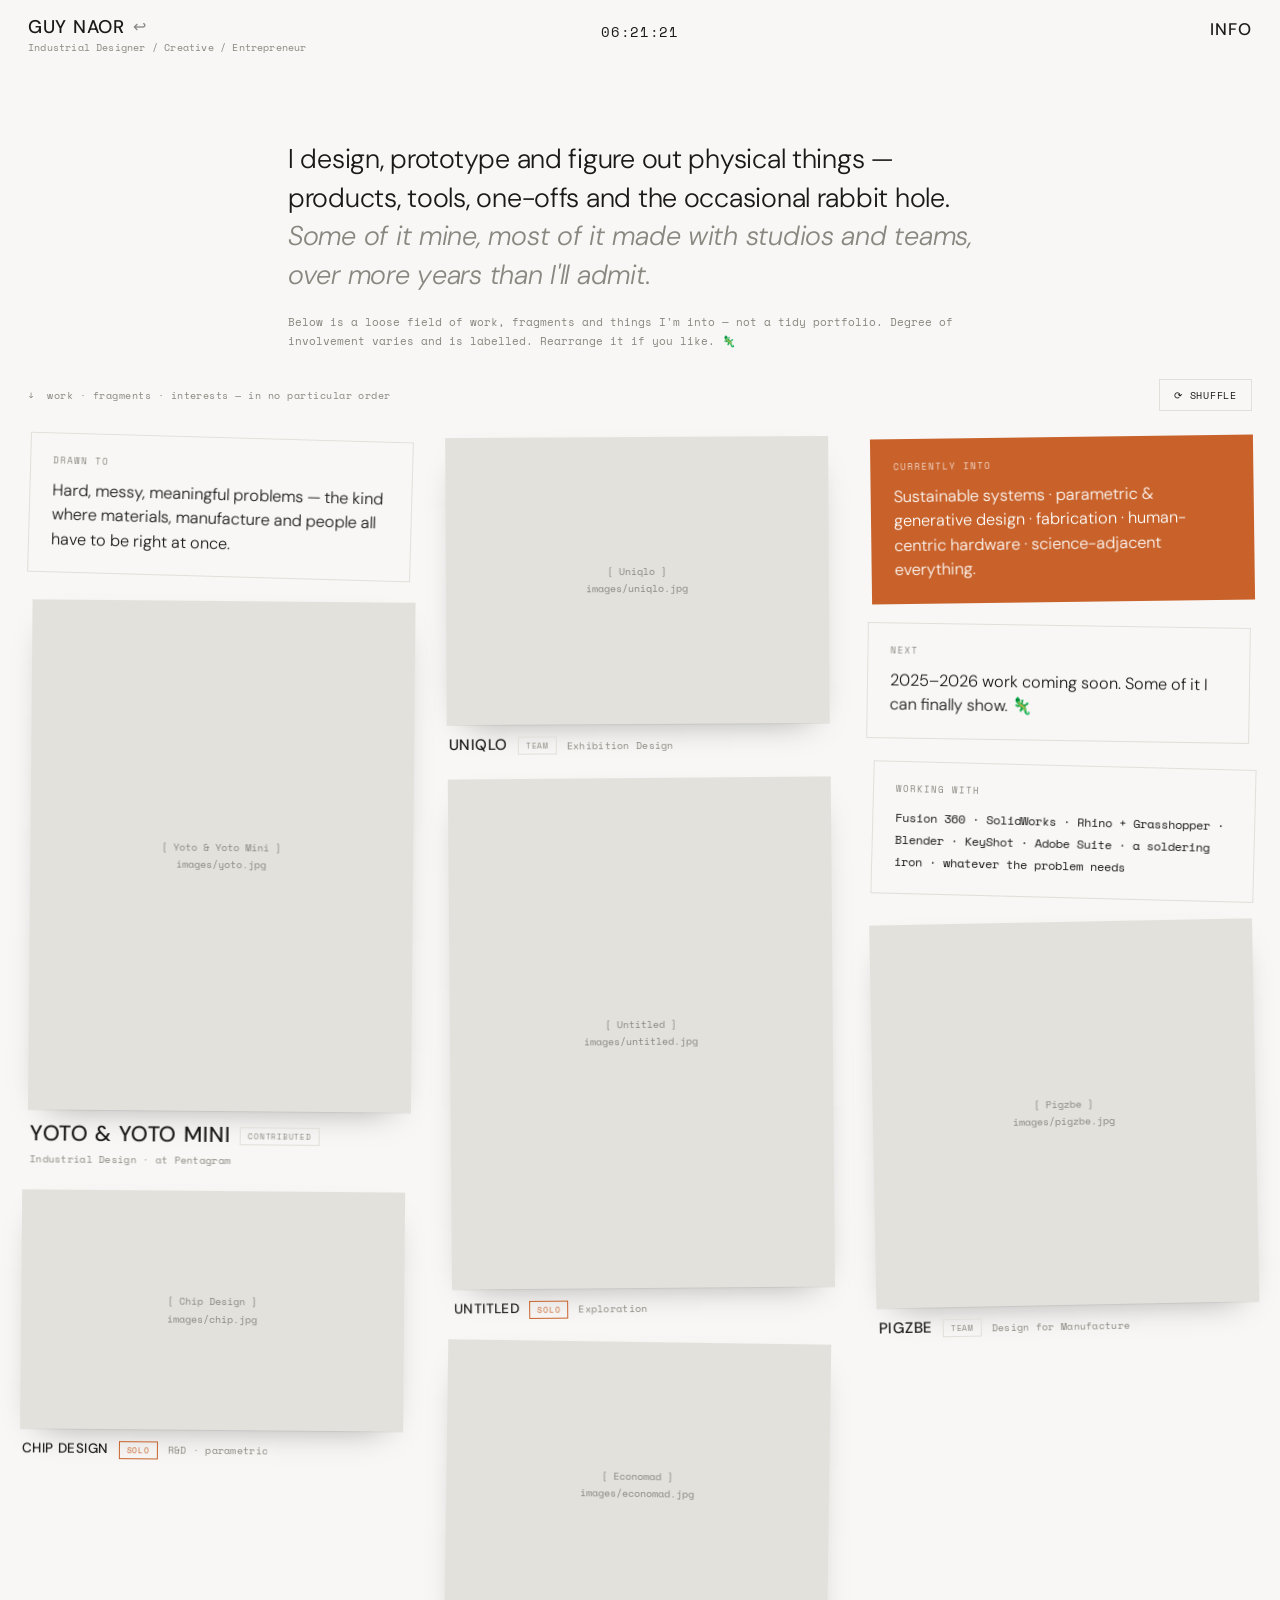
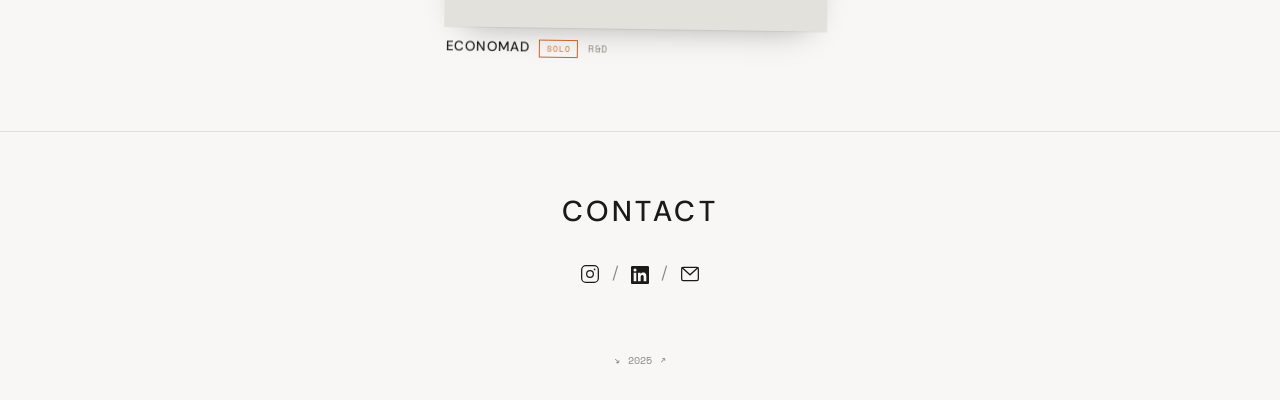
==== index.html @ 7f16a406 "raw-field: reframe homepage as a scattered field, not a grid Exploration branch. Replaces the equal-" ====
<!DOCTYPE html>
<html lang="en">
<head>
  <meta charset="UTF-8">
  <meta name="viewport" content="width=device-width, initial-scale=1.0">
  <title>Guy Naor — Industrial Designer / Creative / Entrepreneur</title>
  <meta name="description" content="Guy Naor — Industrial Designer, Creative and Entrepreneur based in London. A loose field of work, fragments and interests.">
  <meta property="og:title" content="Guy Naor — Industrial Designer / Creative / Entrepreneur">
  <meta property="og:description" content="Guy Naor — Industrial Designer, Creative and Entrepreneur based in London. A loose field of work, fragments and interests.">
  <meta property="og:type" content="website">
  <meta property="og:url" content="https://guynaor.site/">
  <link rel="icon" href="data:image/svg+xml,%3Csvg xmlns='http://www.w3.org/2000/svg' viewBox='0 0 64 64'%3E%3Crect width='64' height='64' fill='%23f8f7f5'/%3E%3Ctext x='32' y='44' font-family='monospace' font-size='36' text-anchor='middle' fill='%231a1a18'%3EG%3C/text%3E%3C/svg%3E">
  <link rel="preconnect" href="https://fonts.googleapis.com">
  <link rel="preconnect" href="https://fonts.gstatic.com" crossorigin>
  <link href="https://fonts.googleapis.com/css2?family=Space+Mono:ital,wght@0,400;0,700;1,400&family=DM+Sans:ital,opsz,wght@0,9..40,300;0,9..40,400;0,9..40,500;1,9..40,300&display=swap" rel="stylesheet">
  <link rel="stylesheet" href="style.css">
</head>
<body>

  <!-- HEADER -->
  <header class="site-header" id="site-header">
    <a class="header-name" href="index.html">
      <div class="name">GUY NAOR <span class="return-arrow">↩</span></div>
      <span class="tagline">Industrial Designer / Creative / Entrepreneur</span>
    </a>
    <span class="header-clock" id="live-clock">00:00:00</span>
    <a class="header-info" href="info.html">Info</a>
  </header>

  <div class="page">

    <!-- FRAMING: a sensibility, not a project list -->
    <div class="field-intro">
      <p class="lede">I design, prototype and figure out physical things — products, tools, one-offs and the occasional rabbit hole. <em>Some of it mine, most of it made with studios and teams, over more years than I'll admit.</em></p>
      <p class="sub">Below is a loose field of work, fragments and things I'm into — not a tidy portfolio. Degree of involvement varies and is labelled. Rearrange it if you like. 🦎</p>
    </div>

    <div class="field-bar">
      <span>↓ &nbsp;work · fragments · interests — in no particular order</span>
      <button id="shuffle" type="button">⟳ Shuffle</button>
    </div>

    <!-- THE FIELD
         Cards are masonry-packed, then JS gives each a small random rotation
         + horizontal jitter and shuffles their order (seeded, stable per load).
         EMPHASIS is authored, not random: --ar (taller = more prominent) and
         --title control weight per card. POSITION is the only thing randomised.
         Add data-img="images/x.jpg" onto a project frame to swap in a real photo.
         Involvement tags (CONTRIBUTED / TEAM / SOLO / …) are placeholders — set
         the honest ones. -->
    <div class="field" id="field">

      <!-- Big: shipped, credited, headline work -->
      <a class="card card-project" href="project-yoto.html" style="--ar:3/4; --title:1.35rem;">
        <span class="frame"><span class="ph">[ Yoto &amp; Yoto Mini ]<br>images/yoto.jpg</span></span>
        <span class="meta">
          <span class="t">Yoto &amp; Yoto Mini</span>
          <span class="tag">Contributed</span>
          <span class="m">Industrial Design · at Pentagram</span>
        </span>
      </a>

      <!-- A fragment, not a project — dilutes the "résumé" reading -->
      <div class="card card-note">
        <span class="k">Drawn to</span>
        <p>Hard, messy, meaningful problems — the kind where materials, manufacture and people all have to be right at once.</p>
      </div>

      <a class="card card-project" href="project-uniqlo.html" style="--ar:4/3;">
        <span class="frame"><span class="ph">[ Uniqlo ]<br>images/uniqlo.jpg</span></span>
        <span class="meta">
          <span class="t">Uniqlo</span>
          <span class="tag">Team</span>
          <span class="m">Exhibition Design</span>
        </span>
      </a>

      <a class="card card-project" href="project-pigzbe.html" style="--ar:1/1;">
        <span class="frame"><span class="ph">[ Pigzbe ]<br>images/pigzbe.jpg</span></span>
        <span class="meta">
          <span class="t">Pigzbe</span>
          <span class="tag">Team</span>
          <span class="m">Design for Manufacture</span>
        </span>
      </a>

      <!-- Interests as a card — "here's what I'm into" -->
      <div class="card card-note card-note--accent">
        <span class="k">Currently into</span>
        <p>Sustainable systems · parametric &amp; generative design · fabrication · human-centric hardware · science-adjacent everything.</p>
      </div>

      <a class="card card-project" href="project-chip.html" style="--ar:16/10; --title:0.85rem;">
        <span class="frame"><span class="ph">[ Chip Design ]<br>images/chip.jpg</span></span>
        <span class="meta">
          <span class="t">Chip Design</span>
          <span class="tag tag-solo">Solo</span>
          <span class="m">R&amp;D · parametric</span>
        </span>
      </a>

      <a class="card card-project" href="project-economad.html" style="--ar:4/3; --title:0.85rem;">
        <span class="frame"><span class="ph">[ Economad ]<br>images/economad.jpg</span></span>
        <span class="meta">
          <span class="t">Economad</span>
          <span class="tag tag-solo">Solo</span>
          <span class="m">R&amp;D</span>
        </span>
      </a>

      <!-- Tools fragment -->
      <div class="card card-note">
        <span class="k">Working with</span>
        <p class="mono-list">Fusion 360 · SolidWorks · Rhino + Grasshopper · Blender · KeyShot · Adobe Suite · a soldering iron · whatever the problem needs</p>
      </div>

      <a class="card card-project" href="project-untitled.html" style="--ar:3/4; --title:0.85rem;">
        <span class="frame"><span class="ph">[ Untitled ]<br>images/untitled.jpg</span></span>
        <span class="meta">
          <span class="t">Untitled</span>
          <span class="tag tag-solo">Solo</span>
          <span class="m">Exploration</span>
        </span>
      </a>

      <!-- Status fragment -->
      <div class="card card-note">
        <span class="k">Next</span>
        <p>2025–2026 work coming soon. Some of it I can finally show. 🦎</p>
      </div>

    </div>

    <section class="contact-section">
      <h2>Contact</h2>
      <div class="contact-links">
        <a href="https://instagram.com/" target="_blank" rel="noopener" aria-label="Instagram">
          <svg viewBox="0 0 24 24"><rect x="2" y="2" width="20" height="20" rx="5" ry="5"/><circle cx="12" cy="12" r="4"/><circle cx="17.5" cy="6.5" r="1" fill="currentColor" stroke="none"/></svg>
        </a>
        <span class="sep">/</span>
        <a href="https://linkedin.com/in/" target="_blank" rel="noopener" aria-label="LinkedIn">
          <svg class="li-icon" viewBox="0 0 24 24"><path d="M20.447 20.452h-3.554v-5.569c0-1.328-.027-3.037-1.852-3.037-1.853 0-2.136 1.445-2.136 2.939v5.667H9.351V9h3.414v1.561h.046c.477-.9 1.637-1.85 3.37-1.85 3.601 0 4.267 2.37 4.267 5.455v6.286zM5.337 7.433a2.062 2.062 0 01-2.063-2.065 2.064 2.064 0 112.063 2.065zm1.782 13.019H3.555V9h3.564v11.452zM22.225 0H1.771C.792 0 0 .774 0 1.729v20.542C0 23.227.792 24 1.771 24h20.451C23.2 24 24 23.227 24 22.271V1.729C24 .774 23.2 0 22.222 0h.003z"/></svg>
        </a>
        <span class="sep">/</span>
        <a href="mailto:hello@guynaor.site" aria-label="Email">
          <svg viewBox="0 0 24 24"><rect x="2" y="4" width="20" height="16" rx="2"/><polyline points="2,4 12,13 22,4"/></svg>
        </a>
      </div>
    </section>

    <footer class="site-footer"><span>↘</span><span>2025</span><span>↗</span></footer>
  </div>

  <script src="script.js"></script>
</body>
</html>
---- style.css ----
:root {
  --bg: #f8f7f5;
  --text: #1a1a18;
  --muted: #888880;
  --accent: #c8622a;
  --border: #e0dfd9;
  --thumb-bg: #e2e1dc;
  --mono: 'Space Mono', monospace;
  --sans: 'DM Sans', sans-serif;
  --header-h: 72px;
}

*, *::before, *::after { box-sizing: border-box; margin: 0; padding: 0; }
html { font-size: 16px; -webkit-font-smoothing: antialiased; }
body { background: var(--bg); color: var(--text); font-family: var(--sans); font-weight: 300; min-height: 100vh; }
a { color: inherit; text-decoration: none; }
img { display: block; width: 100%; height: 100%; object-fit: cover; }

/* ── HEADER ── */
.site-header {
  position: fixed; top: 0; left: 0; right: 0;
  height: var(--header-h);
  display: flex; align-items: flex-start; justify-content: space-between;
  padding: 18px 28px 0;
  background: var(--bg); z-index: 100;
  border-bottom: 1px solid transparent;
  transition: border-color 0.3s;
}
.site-header.scrolled { border-color: var(--border); }

.header-name { display: flex; flex-direction: column; gap: 4px; cursor: pointer; }
.header-name .name {
  font-family: var(--sans); font-size: 1.15rem; font-weight: 500;
  letter-spacing: 0.04em; text-transform: uppercase;
  display: flex; align-items: center; gap: 8px; line-height: 1;
}
.header-name .name .return-arrow { font-size: 1rem; opacity: 0.5; transition: opacity 0.2s, transform 0.2s; }
.header-name .name:hover .return-arrow { opacity: 1; transform: translateX(-3px); }
.header-name .tagline { font-family: var(--mono); font-size: 0.6rem; color: var(--muted); letter-spacing: 0.02em; }

.header-clock {
  font-family: var(--mono); font-size: 0.85rem; letter-spacing: 0.05em;
  position: absolute; left: 50%; transform: translateX(-50%); top: 22px;
}

.header-info {
  font-family: var(--sans); font-size: 1.05rem; font-weight: 500;
  letter-spacing: 0.06em; text-transform: uppercase;
  cursor: pointer; transition: opacity 0.2s;
}
.header-info:hover { opacity: 0.4; }

/* ── PAGE ── */
.page { padding-top: calc(var(--header-h) + 24px); animation: fadeUp 0.35s ease both; }
@keyframes fadeUp { from { opacity: 0; transform: translateY(10px); } to { opacity: 1; transform: translateY(0); } }

/* ── SECTION INTRO ── */
.section-intro { text-align: center; padding: 48px 28px 40px; }
.section-intro h2 { font-family: var(--sans); font-size: 1rem; font-weight: 500; letter-spacing: 0.14em; text-transform: uppercase; margin-bottom: 14px; }
.section-intro p { font-family: var(--mono); font-size: 0.72rem; color: var(--muted); line-height: 1.7; max-width: 560px; margin: 0 auto 10px; }
.section-intro .coming-soon { font-style: italic; margin-top: 8px; }

/* ── PROJECT GRID ── */
.project-grid { display: grid; grid-template-columns: 1fr 1fr; gap: 0; padding: 0 0 80px; }
.project-item { position: relative; cursor: pointer; overflow: hidden; display: block; }
.project-item .thumb { aspect-ratio: 4/3; overflow: hidden; background: #e2e1dc; display: flex; align-items: center; justify-content: center; }
.project-item .thumb img { transition: transform 0.6s cubic-bezier(0.25,0.46,0.45,0.94); width: 100%; height: 100%; object-fit: cover; }
.project-item:hover .thumb img { transform: scale(1.03); }
.project-item .thumb .placeholder { font-family: var(--mono); font-size: 0.6rem; color: var(--muted); text-align: center; padding: 20px; }
.project-item .caption { font-family: var(--mono); font-size: 0.65rem; letter-spacing: 0.04em; text-align: center; padding: 14px 20px 28px; }

/* ── CONTACT SECTION ── */
.contact-section { text-align: center; padding: 60px 28px 48px; border-top: 1px solid var(--border); }
.contact-section h2 { font-family: var(--sans); font-size: 1.8rem; font-weight: 500; letter-spacing: 0.12em; text-transform: uppercase; margin-bottom: 28px; }
.contact-links { display: flex; align-items: center; justify-content: center; font-size: 1.1rem; }
.contact-links a { transition: opacity 0.2s; padding: 4px 2px; }
.contact-links a:hover { opacity: 0.4; }
.contact-links .sep { color: var(--muted); padding: 0 10px; }
.contact-links svg { width: 20px; height: 20px; stroke: var(--text); fill: none; stroke-width: 1.5; vertical-align: middle; }
.contact-links .li-icon { width: 18px; height: 18px; fill: var(--text); stroke: none; vertical-align: middle; }

/* ── FOOTER ── */
.site-footer { text-align: center; padding: 16px 28px 32px; font-family: var(--mono); font-size: 0.65rem; color: var(--muted); display: flex; align-items: center; justify-content: center; gap: 8px; }

/* ── INFO PAGE ── */
.info-content { max-width: 1100px; margin: 0 auto; padding: 60px 28px 0; }
.info-bio { display: grid; grid-template-columns: 1fr 280px; gap: 48px; align-items: start; margin-bottom: 60px; }
.info-bio .bio-text p { font-size: 0.95rem; line-height: 1.75; font-weight: 300; margin-bottom: 20px; max-width: 680px; }
.info-bio .bio-photo { aspect-ratio: 3/4; overflow: hidden; background: #d0cfc9; filter: grayscale(100%); display: flex; align-items: center; justify-content: center; }
.info-bio .bio-photo img { width: 100%; height: 100%; object-fit: cover; object-position: top center; }
.info-bio .bio-photo .photo-placeholder { font-family: var(--mono); font-size: 0.6rem; color: var(--muted); text-align: center; padding: 20px; }

.info-table { border-top: 1px solid var(--border); margin-bottom: 72px; }
.info-table-row { display: grid; grid-template-columns: 140px 1fr; gap: 24px; padding: 20px 0; border-bottom: 1px solid var(--border); align-items: start; }
.info-table-row .label { font-weight: 500; font-size: 0.88rem; }
.info-table-row .value { font-family: var(--mono); font-size: 0.68rem; color: var(--muted); line-height: 1.7; }

/* ── PROJECT DETAIL ── */
.project-detail { max-width: 1100px; margin: 0 auto; padding: 48px 28px 80px; }
.project-header { text-align: center; margin-bottom: 48px; }
.project-header h1 { font-family: var(--sans); font-size: 1.4rem; font-weight: 500; letter-spacing: 0.1em; text-transform: uppercase; margin-bottom: 10px; }
.project-header .subtitle { font-family: var(--mono); font-size: 0.7rem; color: var(--muted); letter-spacing: 0.04em; }
.project-hero { max-width: 760px; margin: 0 auto 40px; aspect-ratio: 4/3; overflow: hidden; background: #e2e1dc; display: flex; align-items: center; justify-content: center; }
.project-hero img { width: 100%; height: 100%; object-fit: cover; }
.project-hero .hero-placeholder { font-family: var(--mono); font-size: 0.65rem; color: var(--muted); }
.project-meta { text-align: center; margin-bottom: 36px; }
.project-meta .studio { font-family: var(--mono); font-size: 0.7rem; color: var(--muted); margin-bottom: 16px; }
.project-meta .studio strong { font-family: var(--sans); font-weight: 500; color: var(--text); font-size: 0.85rem; }
.project-meta .lead { font-size: 1.05rem; font-style: italic; font-weight: 300; max-width: 600px; margin: 0 auto 12px; line-height: 1.6; }
.project-meta .case-link { font-family: var(--mono); font-size: 0.7rem; color: var(--accent); letter-spacing: 0.04em; transition: opacity 0.2s; }
.project-meta .case-link:hover { opacity: 0.6; }
.project-body { display: grid; grid-template-columns: 1fr 1fr; gap: 48px 56px; margin-top: 40px; }
.project-body .text-col p { font-size: 0.9rem; line-height: 1.8; font-weight: 300; margin-bottom: 18px; }
.project-body .img-col { display: flex; flex-direction: column; gap: 24px; }
.project-body .img-col .img-wrap { overflow: hidden; background: #e2e1dc; aspect-ratio: 4/3; display: flex; align-items: center; justify-content: center; }
.project-body .img-col .img-wrap img { width: 100%; height: 100%; object-fit: cover; }
.project-body .img-col .img-wrap .img-placeholder { font-family: var(--mono); font-size: 0.6rem; color: var(--muted); }

/* ── FULL-WIDTH PROJECT IMAGES ── */
.project-full-img { margin: 48px auto 0; }
.project-full-img .img-wrap { overflow: hidden; background: #e2e1dc; display: flex; align-items: center; justify-content: center; min-height: 200px; }
.project-full-img img { width: 100%; height: auto; }
.project-full-img .img-caption { font-family: var(--mono); font-size: 0.62rem; color: var(--muted); text-align: center; padding-top: 12px; letter-spacing: 0.04em; }

.back-link { display: inline-flex; align-items: center; gap: 8px; font-family: var(--mono); font-size: 0.65rem; color: var(--muted); margin-bottom: 48px; cursor: pointer; transition: color 0.2s; }
.back-link:hover { color: var(--text); }

/* ── 404 ── */
.notfound { text-align: center; padding: 120px 28px 80px; }
.notfound h1 { font-family: var(--sans); font-size: 1.4rem; font-weight: 500; letter-spacing: 0.1em; text-transform: uppercase; margin-bottom: 14px; }
.notfound p { font-family: var(--mono); font-size: 0.72rem; color: var(--muted); line-height: 1.7; margin-bottom: 28px; }
.notfound a { font-family: var(--mono); font-size: 0.7rem; color: var(--accent); letter-spacing: 0.04em; }
.notfound a:hover { opacity: 0.6; }

/* ── RAW FIELD (homepage exploration) ── */
.field-intro { max-width: 760px; margin: 0 auto; padding: 44px 28px 8px; }
.field-intro .lede { font-family: var(--sans); font-weight: 300; font-size: clamp(1.15rem, 2.7vw, 1.7rem); line-height: 1.42; letter-spacing: -0.01em; }
.field-intro .lede em { font-style: italic; color: var(--muted); }
.field-intro .sub { font-family: var(--mono); font-size: 0.68rem; color: var(--muted); margin-top: 18px; line-height: 1.75; }

.field-bar { display: flex; justify-content: space-between; align-items: center; gap: 16px; max-width: 1300px; margin: 0 auto; padding: 20px 28px 26px; font-family: var(--mono); font-size: 0.6rem; color: var(--muted); letter-spacing: 0.05em; }
.field-bar button { font-family: var(--mono); font-size: 0.6rem; letter-spacing: 0.08em; text-transform: uppercase; color: var(--text); background: none; border: 1px solid var(--border); padding: 8px 14px; cursor: pointer; transition: background 0.2s, color 0.2s; white-space: nowrap; }
.field-bar button:hover { background: var(--text); color: var(--bg); }

/* masonry via CSS columns — all columns equal width; weight comes from
   card height (--ar) + title size, not width. Position is the random part. */
.field { max-width: 1300px; margin: 0 auto; padding: 0 20px 72px; column-count: 3; column-gap: 22px; }
@media (max-width: 1000px) { .field { column-count: 2; } }
@media (max-width: 620px)  { .field { column-count: 1; max-width: 460px; } }

.card {
  break-inside: avoid; margin: 0 8px 24px; display: block;
  transform: rotate(var(--rot, 0deg)) translateX(var(--jx, 0px));
  transition: transform 0.4s cubic-bezier(0.2,0.7,0.3,1), box-shadow 0.3s;
  will-change: transform;
}
.card:hover { transform: rotate(0deg) translateX(0) scale(1.02); position: relative; z-index: 5; }

.card-project .frame {
  display: block; overflow: hidden; background: var(--thumb-bg);
  box-shadow: 0 1px 0 rgba(0,0,0,0.05), 0 14px 34px -20px rgba(0,0,0,0.4);
}
.card-project .frame img { width: 100%; height: 100%; object-fit: cover; display: block; }
.card-project .ph {
  aspect-ratio: var(--ar, 4/3); display: flex; align-items: center; justify-content: center;
  font-family: var(--mono); font-size: 0.6rem; color: var(--muted); text-align: center; padding: 20px; line-height: 1.8;
}
.card-project .meta { display: flex; flex-wrap: wrap; gap: 5px 10px; align-items: baseline; padding: 12px 2px 0; }
.card-project .meta .t { font-family: var(--sans); font-weight: 500; text-transform: uppercase; letter-spacing: 0.03em; font-size: var(--title, 0.95rem); line-height: 1.15; }
.card-project .meta .m { font-family: var(--mono); font-size: 0.6rem; color: var(--muted); letter-spacing: 0.03em; }

.tag { font-family: var(--mono); font-size: 0.53rem; letter-spacing: 0.09em; text-transform: uppercase; border: 1px solid var(--border); padding: 2px 7px; color: var(--muted); align-self: center; }
.tag-solo { color: var(--accent); border-color: var(--accent); }

.card-note { border: 1px solid var(--border); padding: 20px 22px; background: var(--bg); }
.card-note .k { font-family: var(--mono); font-size: 0.56rem; color: var(--muted); letter-spacing: 0.11em; text-transform: uppercase; display: block; margin-bottom: 12px; }
.card-note p { font-family: var(--sans); font-weight: 300; font-size: 1.02rem; line-height: 1.5; }
.card-note p.mono-list { font-family: var(--mono); font-size: 0.72rem; line-height: 1.9; color: var(--text); }
.card-note--accent { background: var(--accent); border-color: var(--accent); }
.card-note--accent .k { color: rgba(255,255,255,0.75); }
.card-note--accent p { color: #fff; }

@media (prefers-reduced-motion: reduce) {
  .card { transform: none !important; transition: none; }
  .card:hover { transform: scale(1.01) !important; }
}

/* ── DARK MODE ── */
@media (prefers-color-scheme: dark) {
  :root {
    --bg: #161514;
    --text: #e8e6e1;
    --muted: #8a887f;
    --border: #2c2b27;
    --thumb-bg: #232220;
  }
  .card-project .frame { box-shadow: 0 1px 0 rgba(0,0,0,0.3), 0 16px 40px -20px rgba(0,0,0,0.7); }
}

/* ── RESPONSIVE ── */
@media (max-width: 768px) {
  .project-grid { grid-template-columns: 1fr; }
  .info-bio { grid-template-columns: 1fr; }
  .project-body { grid-template-columns: 1fr; }
  .header-clock { display: none; }
}
/* on a phone, chaos can't survive one column — drop rotation/jitter, stay honest */
@media (max-width: 620px) {
  .card { transform: none !important; margin: 0 0 22px; }
  .field-bar { font-size: 0.55rem; }
}
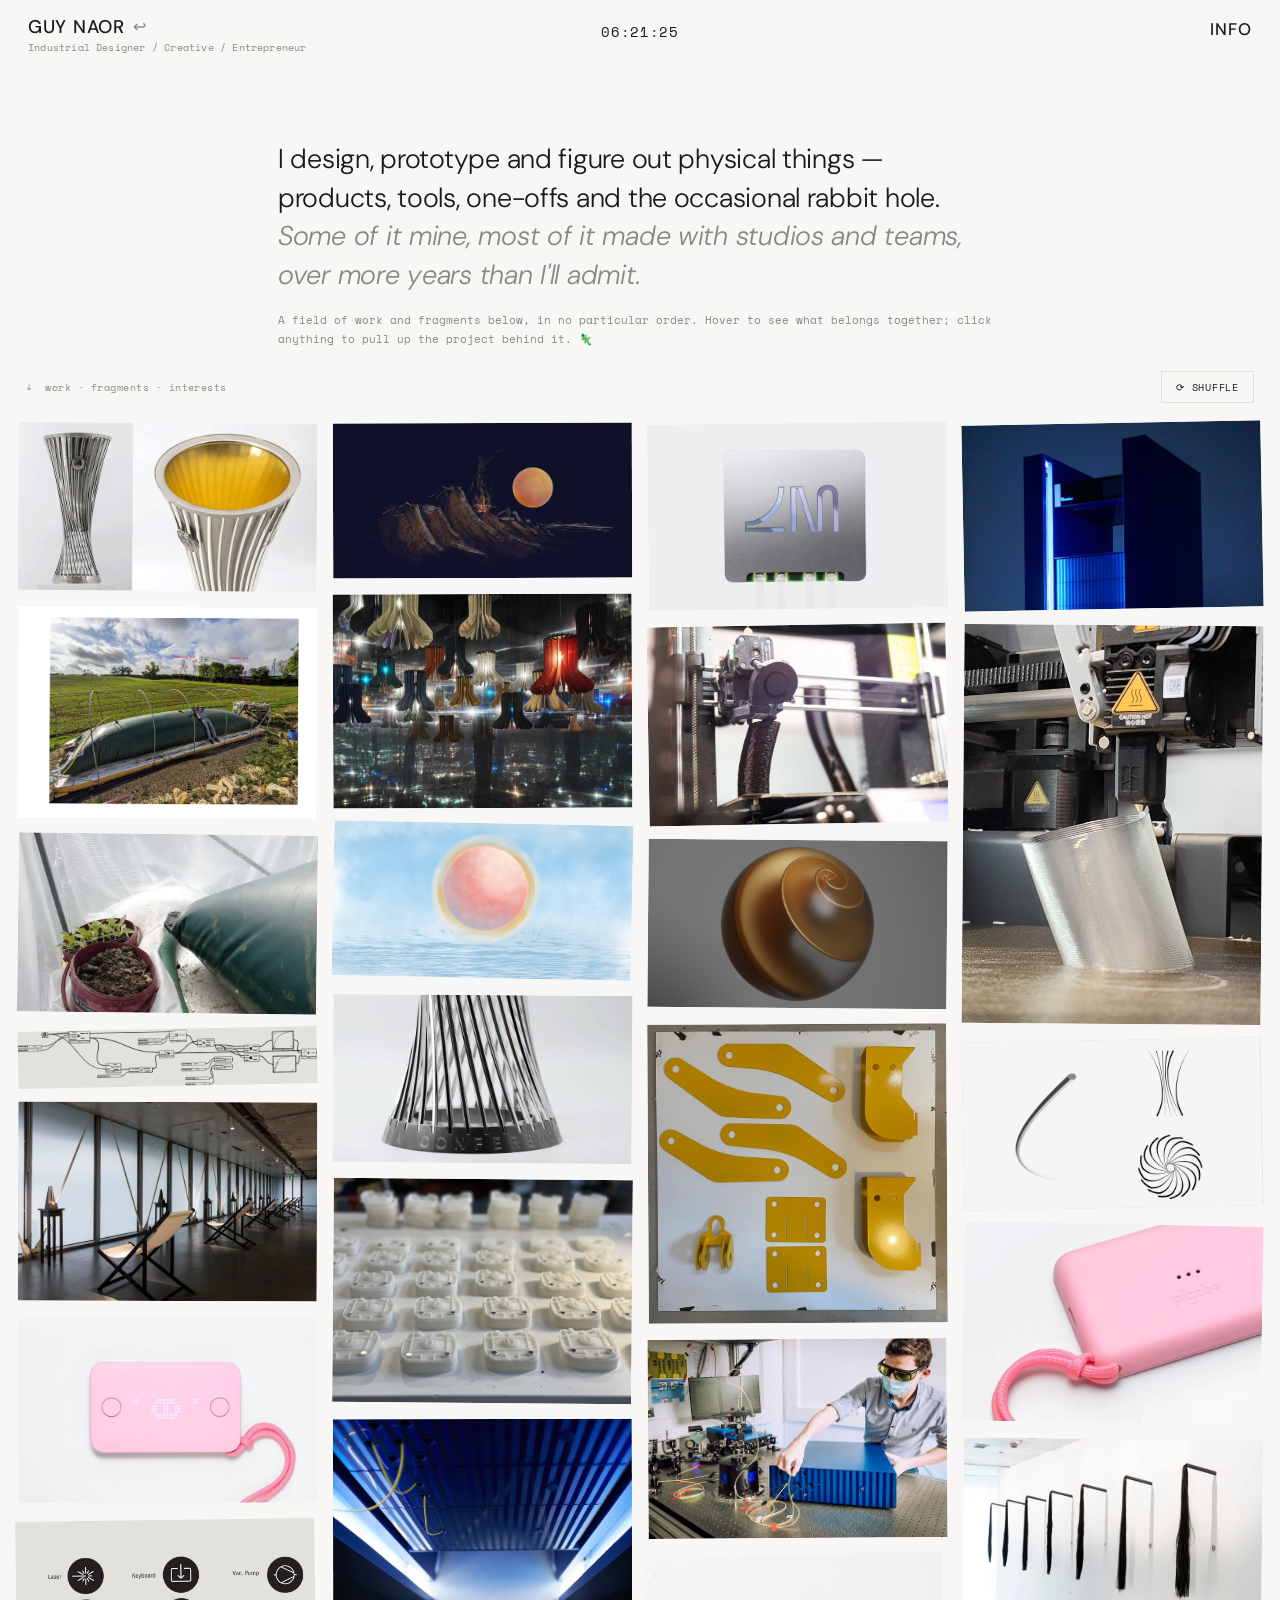
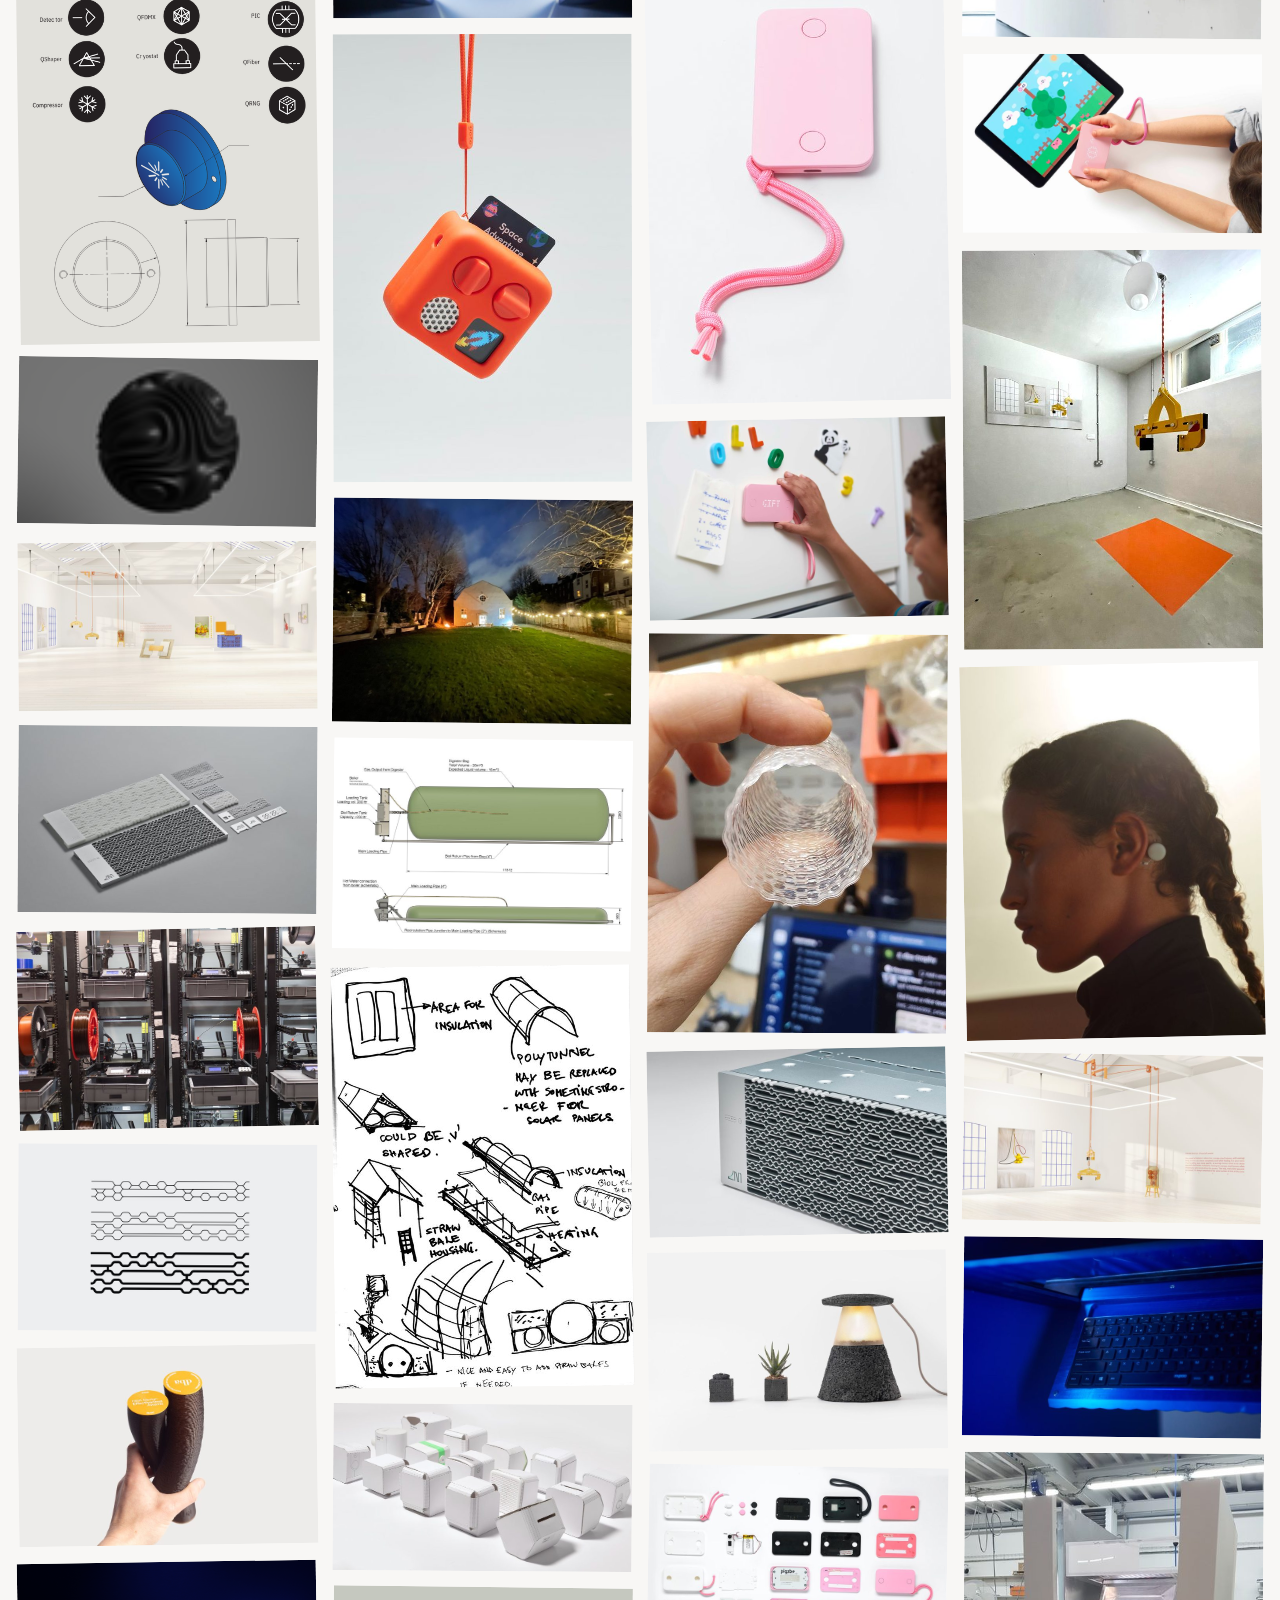
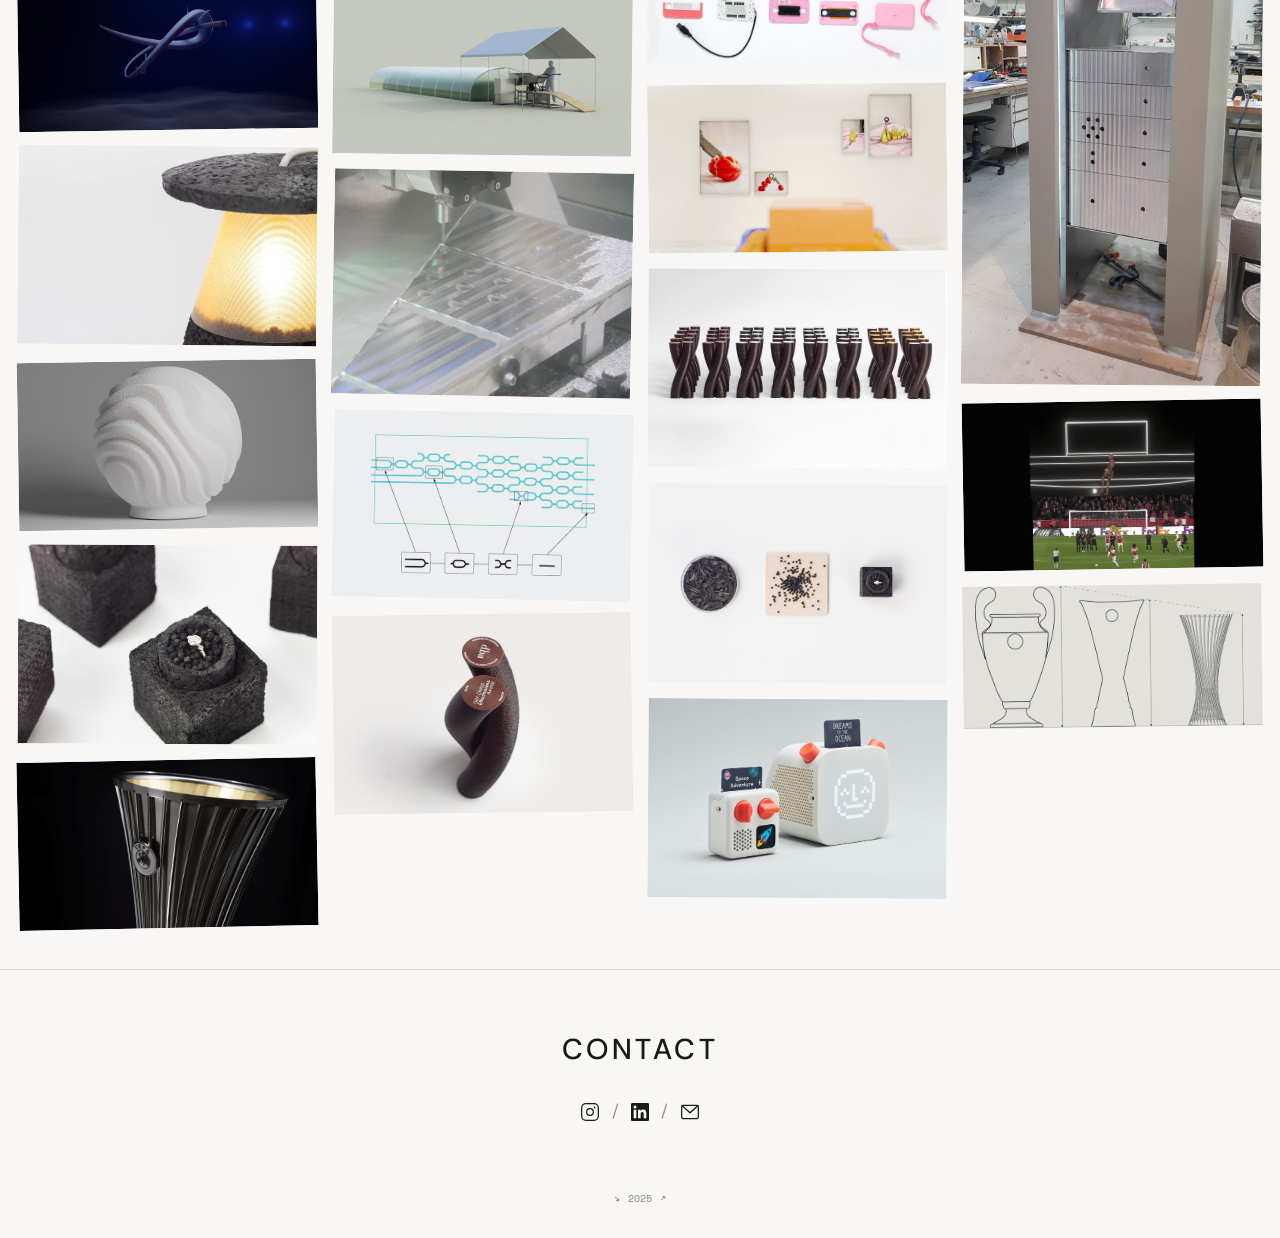
==== commit 7107eb05: "scatter-collect: image-scatter homepage with click-to-collect viewer Replaces the project grid with " ====
--- a/index.html
+++ b/index.html
@@ -4,9 +4,9 @@
   <meta charset="UTF-8">
   <meta name="viewport" content="width=device-width, initial-scale=1.0">
   <title>Guy Naor — Industrial Designer / Creative / Entrepreneur</title>
-  <meta name="description" content="Guy Naor — Industrial Designer, Creative and Entrepreneur based in London. A loose field of work, fragments and interests.">
+  <meta name="description" content="Guy Naor — Industrial Designer, Creative and Entrepreneur based in London. A field of work, fragments and things I'm into.">
   <meta property="og:title" content="Guy Naor — Industrial Designer / Creative / Entrepreneur">
-  <meta property="og:description" content="Guy Naor — Industrial Designer, Creative and Entrepreneur based in London. A loose field of work, fragments and interests.">
+  <meta property="og:description" content="Guy Naor — Industrial Designer, Creative and Entrepreneur based in London. A field of work, fragments and things I'm into.">
   <meta property="og:type" content="website">
   <meta property="og:url" content="https://guynaor.site/">
   <link rel="icon" href="data:image/svg+xml,%3Csvg xmlns='http://www.w3.org/2000/svg' viewBox='0 0 64 64'%3E%3Crect width='64' height='64' fill='%23f8f7f5'/%3E%3Ctext x='32' y='44' font-family='monospace' font-size='36' text-anchor='middle' fill='%231a1a18'%3EG%3C/text%3E%3C/svg%3E">
@@ -29,107 +29,21 @@
 
   <div class="page">
 
-    <!-- FRAMING: a sensibility, not a project list -->
-    <div class="field-intro">
+    <div class="intro">
       <p class="lede">I design, prototype and figure out physical things — products, tools, one-offs and the occasional rabbit hole. <em>Some of it mine, most of it made with studios and teams, over more years than I'll admit.</em></p>
-      <p class="sub">Below is a loose field of work, fragments and things I'm into — not a tidy portfolio. Degree of involvement varies and is labelled. Rearrange it if you like. 🦎</p>
+      <p class="sub">A field of work and fragments below, in no particular order. Hover to see what belongs together; click anything to pull up the project behind it. 🦎</p>
     </div>
 
     <div class="field-bar">
-      <span>↓ &nbsp;work · fragments · interests — in no particular order</span>
+      <span>↓ &nbsp;work · fragments · interests</span>
       <button id="shuffle" type="button">⟳ Shuffle</button>
     </div>
 
-    <!-- THE FIELD
-         Cards are masonry-packed, then JS gives each a small random rotation
-         + horizontal jitter and shuffles their order (seeded, stable per load).
-         EMPHASIS is authored, not random: --ar (taller = more prominent) and
-         --title control weight per card. POSITION is the only thing randomised.
-         Add data-img="images/x.jpg" onto a project frame to swap in a real photo.
-         Involvement tags (CONTRIBUTED / TEAM / SOLO / …) are placeholders — set
-         the honest ones. -->
-    <div class="field" id="field">
+    <!-- Scatter field — populated from data.js by script.js -->
+    <div class="field" id="field"></div>
 
-      <!-- Big: shipped, credited, headline work -->
-      <a class="card card-project" href="project-yoto.html" style="--ar:3/4; --title:1.35rem;">
-        <span class="frame"><span class="ph">[ Yoto &amp; Yoto Mini ]<br>images/yoto.jpg</span></span>
-        <span class="meta">
-          <span class="t">Yoto &amp; Yoto Mini</span>
-          <span class="tag">Contributed</span>
-          <span class="m">Industrial Design · at Pentagram</span>
-        </span>
-      </a>
-
-      <!-- A fragment, not a project — dilutes the "résumé" reading -->
-      <div class="card card-note">
-        <span class="k">Drawn to</span>
-        <p>Hard, messy, meaningful problems — the kind where materials, manufacture and people all have to be right at once.</p>
-      </div>
-
-      <a class="card card-project" href="project-uniqlo.html" style="--ar:4/3;">
-        <span class="frame"><span class="ph">[ Uniqlo ]<br>images/uniqlo.jpg</span></span>
-        <span class="meta">
-          <span class="t">Uniqlo</span>
-          <span class="tag">Team</span>
-          <span class="m">Exhibition Design</span>
-        </span>
-      </a>
-
-      <a class="card card-project" href="project-pigzbe.html" style="--ar:1/1;">
-        <span class="frame"><span class="ph">[ Pigzbe ]<br>images/pigzbe.jpg</span></span>
-        <span class="meta">
-          <span class="t">Pigzbe</span>
-          <span class="tag">Team</span>
-          <span class="m">Design for Manufacture</span>
-        </span>
-      </a>
-
-      <!-- Interests as a card — "here's what I'm into" -->
-      <div class="card card-note card-note--accent">
-        <span class="k">Currently into</span>
-        <p>Sustainable systems · parametric &amp; generative design · fabrication · human-centric hardware · science-adjacent everything.</p>
-      </div>
-
-      <a class="card card-project" href="project-chip.html" style="--ar:16/10; --title:0.85rem;">
-        <span class="frame"><span class="ph">[ Chip Design ]<br>images/chip.jpg</span></span>
-        <span class="meta">
-          <span class="t">Chip Design</span>
-          <span class="tag tag-solo">Solo</span>
-          <span class="m">R&amp;D · parametric</span>
-        </span>
-      </a>
-
-      <a class="card card-project" href="project-economad.html" style="--ar:4/3; --title:0.85rem;">
-        <span class="frame"><span class="ph">[ Economad ]<br>images/economad.jpg</span></span>
-        <span class="meta">
-          <span class="t">Economad</span>
-          <span class="tag tag-solo">Solo</span>
-          <span class="m">R&amp;D</span>
-        </span>
-      </a>
-
-      <!-- Tools fragment -->
-      <div class="card card-note">
-        <span class="k">Working with</span>
-        <p class="mono-list">Fusion 360 · SolidWorks · Rhino + Grasshopper · Blender · KeyShot · Adobe Suite · a soldering iron · whatever the problem needs</p>
-      </div>
-
-      <a class="card card-project" href="project-untitled.html" style="--ar:3/4; --title:0.85rem;">
-        <span class="frame"><span class="ph">[ Untitled ]<br>images/untitled.jpg</span></span>
-        <span class="meta">
-          <span class="t">Untitled</span>
-          <span class="tag tag-solo">Solo</span>
-          <span class="m">Exploration</span>
-        </span>
-      </a>
-
-      <!-- Status fragment -->
-      <div class="card card-note">
-        <span class="k">Next</span>
-        <p>2025–2026 work coming soon. Some of it I can finally show. 🦎</p>
-      </div>
-
-    </div>
+    <!-- Hover context label (desktop) -->
+    <div id="hoverlabel" aria-hidden="true"></div>
 
     <section class="contact-section">
       <h2>Contact</h2>
@@ -151,6 +65,10 @@
     <footer class="site-footer"><span>↘</span><span>2025</span><span>↗</span></footer>
   </div>
 
+  <!-- PROJECT VIEWER (overlay; opened via #slug in the URL) -->
+  <div id="viewer" aria-hidden="true"></div>
+
+  <script src="data.js"></script>
   <script src="script.js"></script>
 </body>
 </html>
--- a/style.css
+++ b/style.css
@@ -132,71 +132,6 @@
 .notfound a { font-family: var(--mono); font-size: 0.7rem; color: var(--accent); letter-spacing: 0.04em; }
 .notfound a:hover { opacity: 0.6; }
 
-/* ── RAW FIELD (homepage exploration) ── */
-.field-intro { max-width: 760px; margin: 0 auto; padding: 44px 28px 8px; }
-.field-intro .lede { font-family: var(--sans); font-weight: 300; font-size: clamp(1.15rem, 2.7vw, 1.7rem); line-height: 1.42; letter-spacing: -0.01em; }
-.field-intro .lede em { font-style: italic; color: var(--muted); }
-.field-intro .sub { font-family: var(--mono); font-size: 0.68rem; color: var(--muted); margin-top: 18px; line-height: 1.75; }
-
-.field-bar { display: flex; justify-content: space-between; align-items: center; gap: 16px; max-width: 1300px; margin: 0 auto; padding: 20px 28px 26px; font-family: var(--mono); font-size: 0.6rem; color: var(--muted); letter-spacing: 0.05em; }
-.field-bar button { font-family: var(--mono); font-size: 0.6rem; letter-spacing: 0.08em; text-transform: uppercase; color: var(--text); background: none; border: 1px solid var(--border); padding: 8px 14px; cursor: pointer; transition: background 0.2s, color 0.2s; white-space: nowrap; }
-.field-bar button:hover { background: var(--text); color: var(--bg); }
-
-/* masonry via CSS columns — all columns equal width; weight comes from
-   card height (--ar) + title size, not width. Position is the random part. */
-.field { max-width: 1300px; margin: 0 auto; padding: 0 20px 72px; column-count: 3; column-gap: 22px; }
-@media (max-width: 1000px) { .field { column-count: 2; } }
-@media (max-width: 620px)  { .field { column-count: 1; max-width: 460px; } }
-
-.card {
-  break-inside: avoid; margin: 0 8px 24px; display: block;
-  transform: rotate(var(--rot, 0deg)) translateX(var(--jx, 0px));
-  transition: transform 0.4s cubic-bezier(0.2,0.7,0.3,1), box-shadow 0.3s;
-  will-change: transform;
-}
-.card:hover { transform: rotate(0deg) translateX(0) scale(1.02); position: relative; z-index: 5; }
-
-.card-project .frame {
-  display: block; overflow: hidden; background: var(--thumb-bg);
-  box-shadow: 0 1px 0 rgba(0,0,0,0.05), 0 14px 34px -20px rgba(0,0,0,0.4);
-}
-.card-project .frame img { width: 100%; height: 100%; object-fit: cover; display: block; }
-.card-project .ph {
-  aspect-ratio: var(--ar, 4/3); display: flex; align-items: center; justify-content: center;
-  font-family: var(--mono); font-size: 0.6rem; color: var(--muted); text-align: center; padding: 20px; line-height: 1.8;
-}
-.card-project .meta { display: flex; flex-wrap: wrap; gap: 5px 10px; align-items: baseline; padding: 12px 2px 0; }
-.card-project .meta .t { font-family: var(--sans); font-weight: 500; text-transform: uppercase; letter-spacing: 0.03em; font-size: var(--title, 0.95rem); line-height: 1.15; }
-.card-project .meta .m { font-family: var(--mono); font-size: 0.6rem; color: var(--muted); letter-spacing: 0.03em; }
-
-.tag { font-family: var(--mono); font-size: 0.53rem; letter-spacing: 0.09em; text-transform: uppercase; border: 1px solid var(--border); padding: 2px 7px; color: var(--muted); align-self: center; }
-.tag-solo { color: var(--accent); border-color: var(--accent); }
-
-.card-note { border: 1px solid var(--border); padding: 20px 22px; background: var(--bg); }
-.card-note .k { font-family: var(--mono); font-size: 0.56rem; color: var(--muted); letter-spacing: 0.11em; text-transform: uppercase; display: block; margin-bottom: 12px; }
-.card-note p { font-family: var(--sans); font-weight: 300; font-size: 1.02rem; line-height: 1.5; }
-.card-note p.mono-list { font-family: var(--mono); font-size: 0.72rem; line-height: 1.9; color: var(--text); }
-.card-note--accent { background: var(--accent); border-color: var(--accent); }
-.card-note--accent .k { color: rgba(255,255,255,0.75); }
-.card-note--accent p { color: #fff; }
-
-@media (prefers-reduced-motion: reduce) {
-  .card { transform: none !important; transition: none; }
-  .card:hover { transform: scale(1.01) !important; }
-}
-
-/* ── DARK MODE ── */
-@media (prefers-color-scheme: dark) {
-  :root {
-    --bg: #161514;
-    --text: #e8e6e1;
-    --muted: #8a887f;
-    --border: #2c2b27;
-    --thumb-bg: #232220;
-  }
-  .card-project .frame { box-shadow: 0 1px 0 rgba(0,0,0,0.3), 0 16px 40px -20px rgba(0,0,0,0.7); }
-}
-
 /* ── RESPONSIVE ── */
 @media (max-width: 768px) {
   .project-grid { grid-template-columns: 1fr; }
@@ -204,8 +139,61 @@
   .project-body { grid-template-columns: 1fr; }
   .header-clock { display: none; }
 }
-/* on a phone, chaos can't survive one column — drop rotation/jitter, stay honest */
-@media (max-width: 620px) {
-  .card { transform: none !important; margin: 0 0 22px; }
-  .field-bar { font-size: 0.55rem; }
+
+/* ═══════════════════════════════════════════════
+   SCATTER HOMEPAGE + PROJECT VIEWER
+═══════════════════════════════════════════════ */
+.intro { max-width: 780px; margin: 0 auto; padding: 44px 28px 4px; }
+.intro .lede { font-family: var(--sans); font-weight: 300; font-size: clamp(1.15rem, 2.7vw, 1.7rem); line-height: 1.42; letter-spacing: -0.01em; }
+.intro .lede em { font-style: italic; color: var(--muted); }
+.intro .sub { font-family: var(--mono); font-size: 0.68rem; color: var(--muted); margin-top: 16px; line-height: 1.75; }
+
+.field-bar { display: flex; justify-content: space-between; align-items: center; gap: 16px; max-width: 1560px; margin: 0 auto; padding: 18px 26px 20px; font-family: var(--mono); font-size: 0.6rem; color: var(--muted); letter-spacing: 0.05em; }
+.field-bar button { font-family: var(--mono); font-size: 0.6rem; letter-spacing: 0.08em; text-transform: uppercase; color: var(--text); background: none; border: 1px solid var(--border); padding: 8px 14px; cursor: pointer; transition: background 0.2s, color 0.2s; white-space: nowrap; }
+.field-bar button:hover { background: var(--text); color: var(--bg); }
+
+.field { max-width: 1560px; margin: 0 auto; padding: 0 18px 40px; column-count: 4; column-gap: 16px; }
+@media (max-width: 1200px) { .field { column-count: 3; } }
+@media (max-width: 800px)  { .field { column-count: 2; } }
+@media (max-width: 480px)  { .field { column-count: 1; max-width: 440px; } }
+
+.tile { display: block; position: relative; break-inside: avoid; margin: 0 0 16px; overflow: hidden; background: var(--thumb-bg);
+  transform: rotate(var(--rot, 0deg)); transition: opacity 0.4s ease, transform 0.5s cubic-bezier(0.2,0.7,0.3,1); }
+.tile img { width: 100%; height: auto; display: block; transition: transform 0.6s cubic-bezier(0.25,0.46,0.45,0.94); }
+.tile:hover img { transform: scale(1.04); }
+/* focus a project: dim everything, keep + straighten its siblings, ring them */
+.field.has-focus .tile { opacity: 0.22; }
+.field.has-focus .tile.sibling { opacity: 1; transform: rotate(0deg); outline: 1.5px solid var(--accent); outline-offset: -1.5px; }
+
+#hoverlabel { position: fixed; left: 50%; bottom: 22px; transform: translateX(-50%); z-index: 150;
+  background: var(--text); color: var(--bg); font-family: var(--mono); font-size: 0.62rem; letter-spacing: 0.04em;
+  padding: 9px 15px; opacity: 0; transition: opacity 0.2s; pointer-events: none; white-space: nowrap; max-width: 92vw; overflow: hidden; text-overflow: ellipsis; }
+#hoverlabel.on { opacity: 1; }
+@media (hover: none) { #hoverlabel { display: none; } }
+
+/* ── PROJECT VIEWER (overlay, url-addressable) ── */
+#viewer { position: fixed; inset: 0; z-index: 200; background: var(--bg); overflow-y: auto; opacity: 0; visibility: hidden; transition: opacity 0.3s ease; }
+#viewer.open { opacity: 1; visibility: visible; }
+.viewer-close { position: fixed; top: 16px; right: 22px; z-index: 210; font-family: var(--mono); font-size: 0.66rem; letter-spacing: 0.08em; text-transform: uppercase; color: var(--text); background: var(--bg); border: 1px solid var(--border); padding: 8px 13px; cursor: pointer; transition: background 0.2s, color 0.2s; }
+.viewer-close:hover { background: var(--text); color: var(--bg); }
+.viewer-inner { max-width: 900px; margin: 0 auto; padding: 92px 24px 90px; animation: fadeUp 0.4s ease both; }
+.viewer-head { text-align: center; margin-bottom: 8px; }
+.viewer-head h1 { font-family: var(--sans); font-weight: 300; font-size: clamp(1.5rem, 4.5vw, 2.4rem); text-transform: uppercase; letter-spacing: 0.03em; }
+.viewer-head .cat { font-family: var(--mono); font-size: 0.68rem; color: var(--muted); letter-spacing: 0.04em; margin-top: 12px; }
+.viewer-tag { display: inline-block; margin-top: 16px; font-family: var(--mono); font-size: 0.6rem; text-transform: uppercase; letter-spacing: 0.09em; border: 1px solid var(--border); padding: 3px 10px; color: var(--muted); }
+.viewer-tag.solo { color: var(--accent); border-color: var(--accent); }
+.viewer-writeup { max-width: 620px; margin: 28px auto 44px; }
+.viewer-writeup p { font-size: 0.95rem; line-height: 1.78; font-weight: 300; margin-bottom: 16px; }
+.viewer-writeup .pending { font-family: var(--mono); font-size: 0.7rem; color: var(--muted); font-style: normal; }
+.viewer-imgs { display: flex; flex-direction: column; gap: 16px; }
+.viewer-imgs img { width: 100%; height: auto; display: block; background: var(--thumb-bg); }
+.viewer-nav { display: flex; justify-content: space-between; gap: 16px; margin-top: 56px; padding-top: 22px; border-top: 1px solid var(--border); font-family: var(--mono); font-size: 0.64rem; letter-spacing: 0.03em; }
+.viewer-nav a { color: var(--muted); cursor: pointer; transition: color 0.2s; max-width: 46%; }
+.viewer-nav a:hover { color: var(--accent); }
+.viewer-nav a .np { color: var(--muted); }
+
+/* ── DARK MODE ── */
+@media (prefers-color-scheme: dark) {
+  :root { --bg: #161514; --text: #e8e6e1; --muted: #8a887f; --border: #2c2b27; --thumb-bg: #232220; }
+  .info-bio .bio-photo { filter: grayscale(100%) brightness(0.92); }
 }
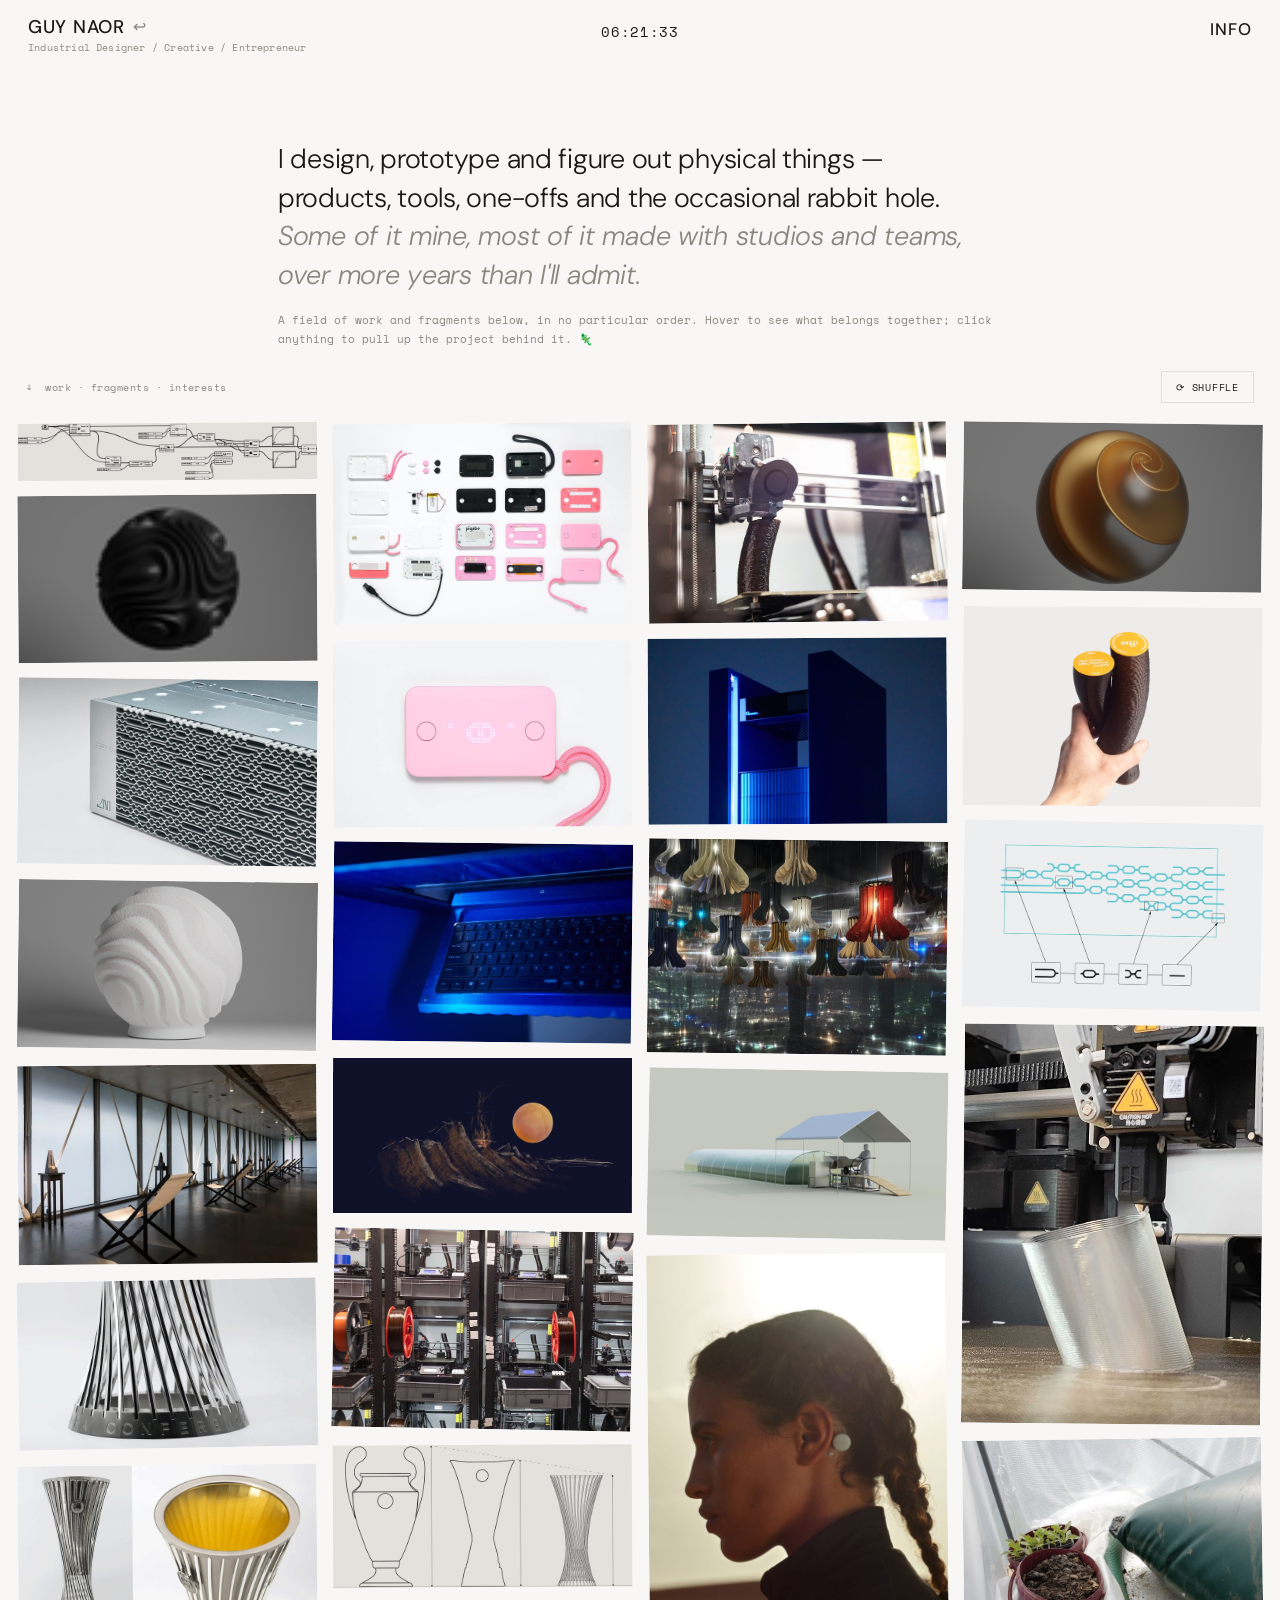
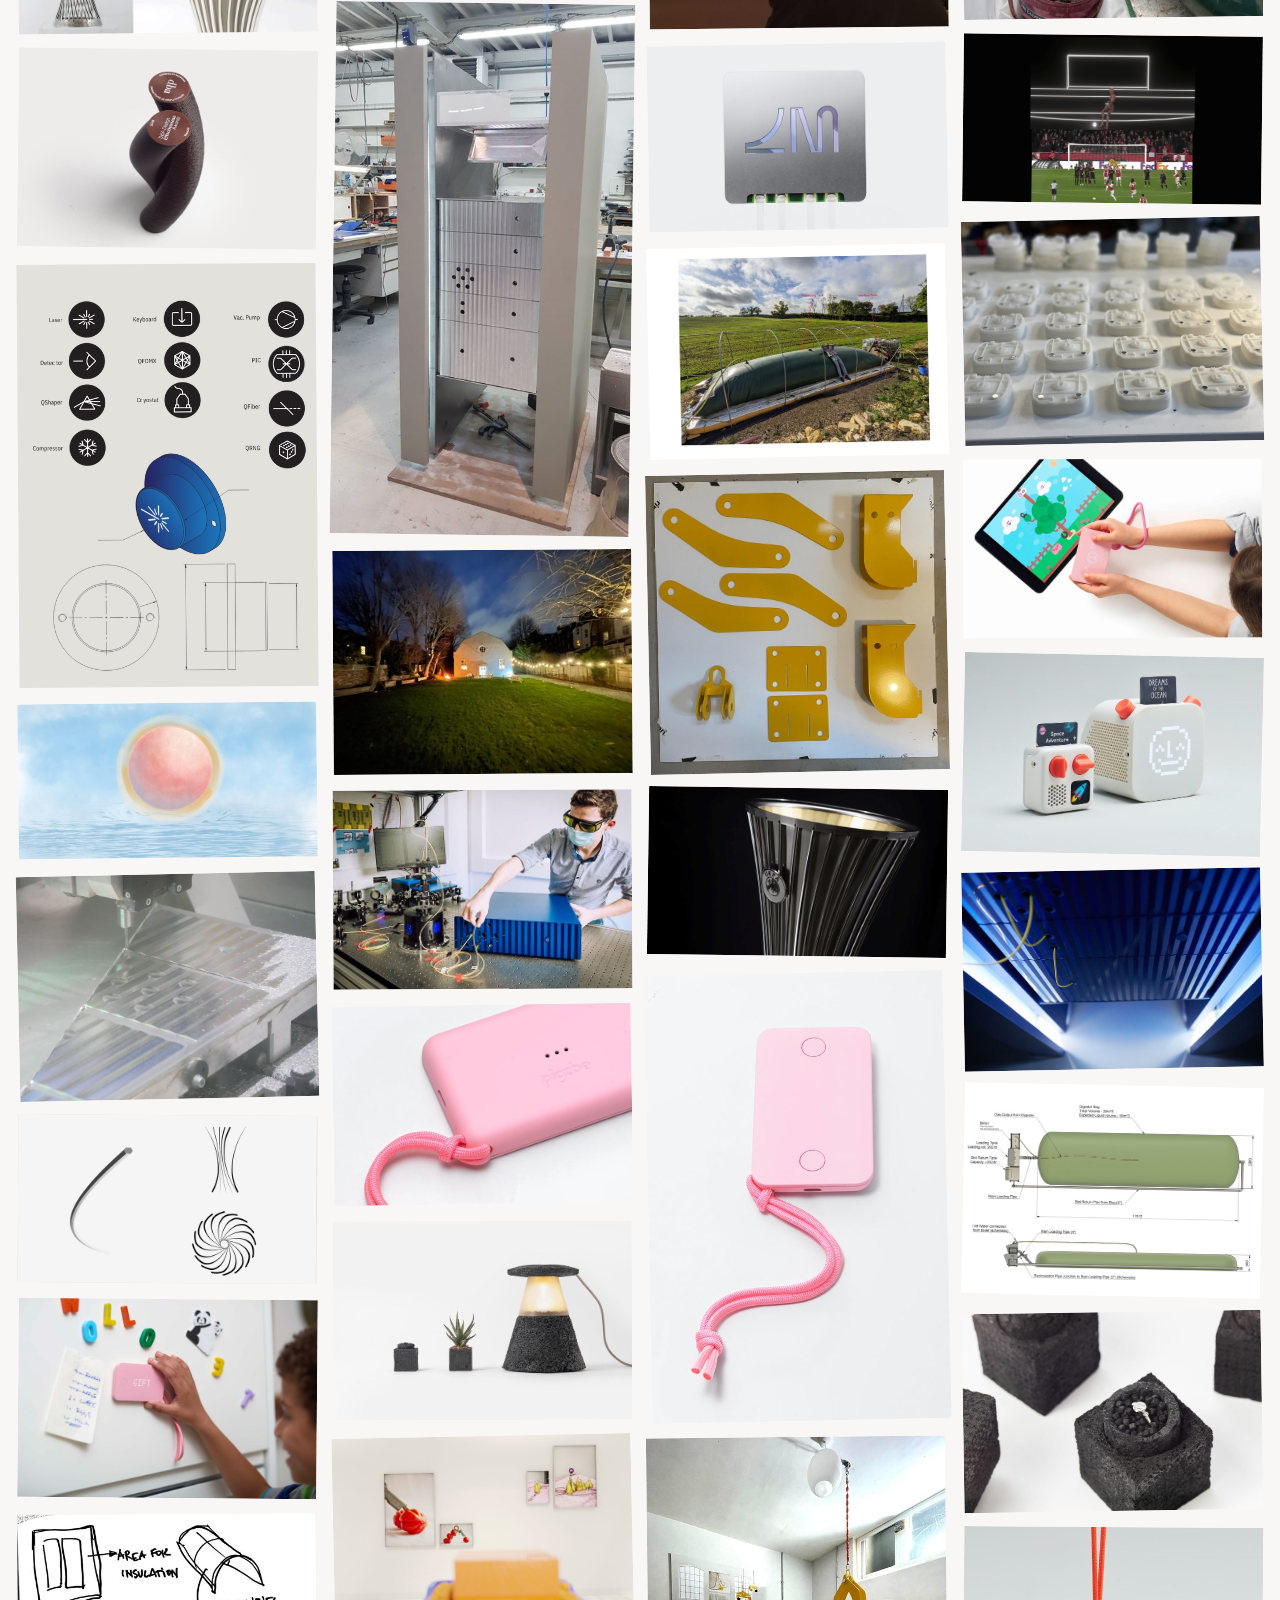
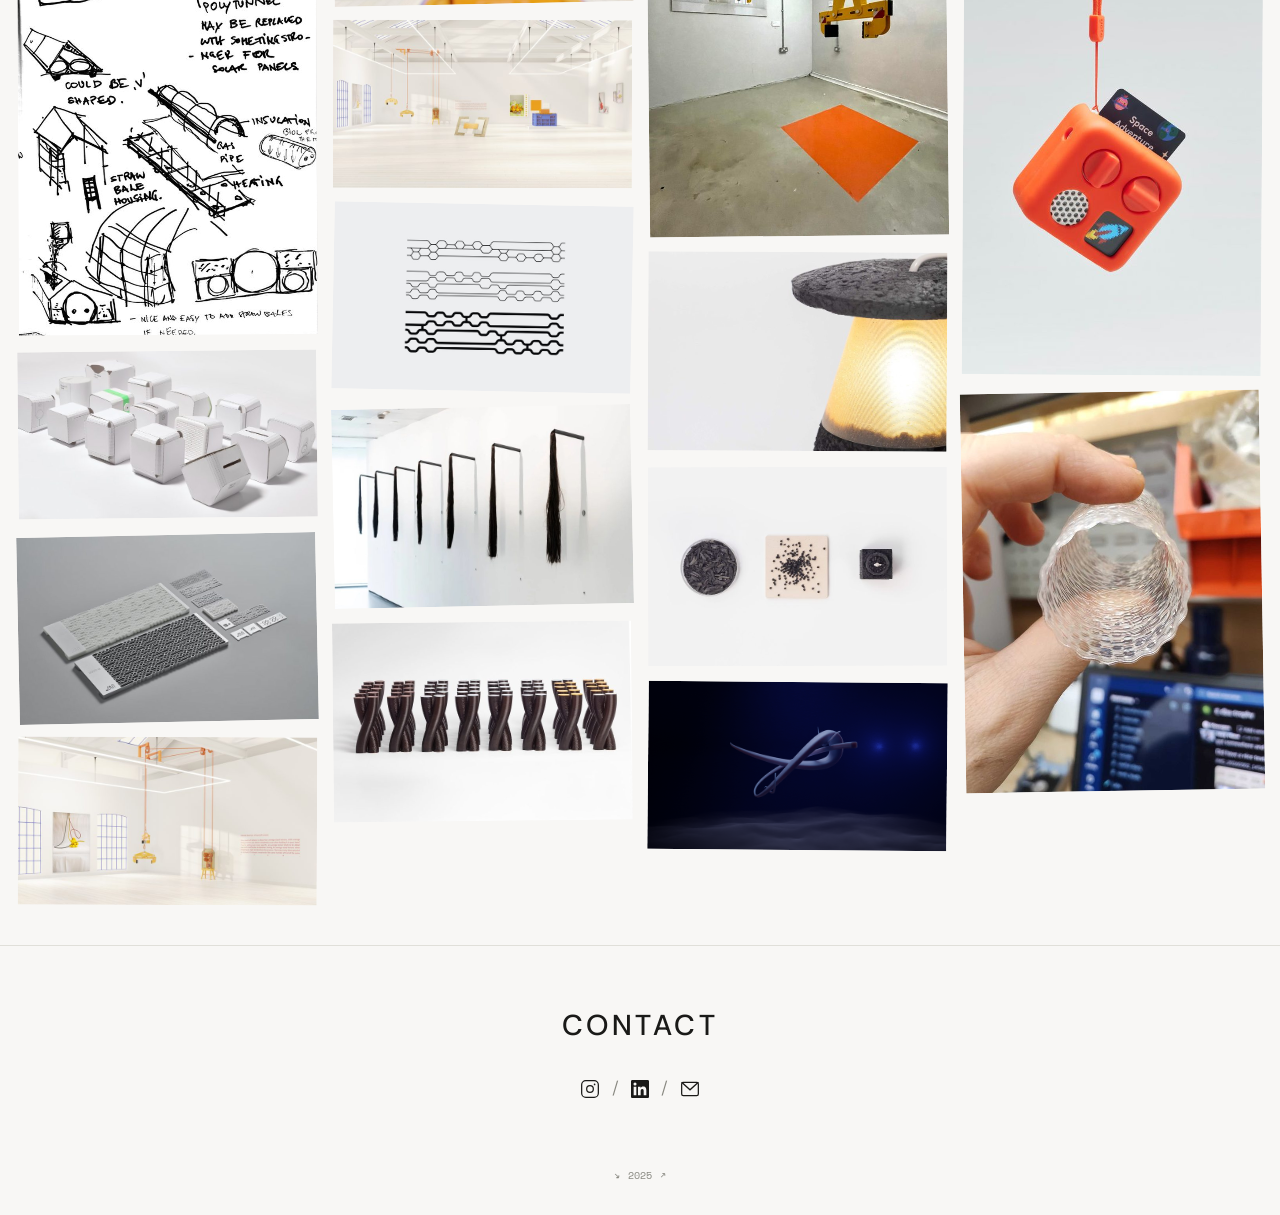
==== commit be08b04a: "scatter-collect: real affiliations, case-study links, contact links - All four unknowns (Lightmatter" ====
--- a/index.html
+++ b/index.html
@@ -48,15 +48,15 @@
     <section class="contact-section">
       <h2>Contact</h2>
       <div class="contact-links">
-        <a href="https://instagram.com/" target="_blank" rel="noopener" aria-label="Instagram">
+        <a href="https://www.instagram.com/guynao/" target="_blank" rel="noopener" aria-label="Instagram">
           <svg viewBox="0 0 24 24"><rect x="2" y="2" width="20" height="20" rx="5" ry="5"/><circle cx="12" cy="12" r="4"/><circle cx="17.5" cy="6.5" r="1" fill="currentColor" stroke="none"/></svg>
         </a>
         <span class="sep">/</span>
-        <a href="https://linkedin.com/in/" target="_blank" rel="noopener" aria-label="LinkedIn">
+        <a href="https://www.linkedin.com/in/guy-naor-04536366/" target="_blank" rel="noopener" aria-label="LinkedIn">
           <svg class="li-icon" viewBox="0 0 24 24"><path d="M20.447 20.452h-3.554v-5.569c0-1.328-.027-3.037-1.852-3.037-1.853 0-2.136 1.445-2.136 2.939v5.667H9.351V9h3.414v1.561h.046c.477-.9 1.637-1.85 3.37-1.85 3.601 0 4.267 2.37 4.267 5.455v6.286zM5.337 7.433a2.062 2.062 0 01-2.063-2.065 2.064 2.064 0 112.063 2.065zm1.782 13.019H3.555V9h3.564v11.452zM22.225 0H1.771C.792 0 0 .774 0 1.729v20.542C0 23.227.792 24 1.771 24h20.451C23.2 24 24 23.227 24 22.271V1.729C24 .774 23.2 0 22.222 0h.003z"/></svg>
         </a>
         <span class="sep">/</span>
-        <a href="mailto:hello@guynaor.site" aria-label="Email">
+        <a href="mailto:guynao@gmail.com" aria-label="Email">
           <svg viewBox="0 0 24 24"><rect x="2" y="4" width="20" height="16" rx="2"/><polyline points="2,4 12,13 22,4"/></svg>
         </a>
       </div>
--- a/style.css
+++ b/style.css
@@ -197,3 +197,13 @@
   :root { --bg: #161514; --text: #e8e6e1; --muted: #8a887f; --border: #2c2b27; --thumb-bg: #232220; }
   .info-bio .bio-photo { filter: grayscale(100%) brightness(0.92); }
 }
+
+/* ── viewer: affiliation + work-type chips + case link + image captions ── */
+.viewer-attrib { font-family: var(--mono); font-size: 0.68rem; color: var(--muted); letter-spacing: 0.05em; margin-top: 12px; }
+.viewer-types { display: flex; flex-wrap: wrap; gap: 8px; justify-content: center; margin-top: 16px; }
+.viewer-types .type { font-family: var(--mono); font-size: 0.58rem; text-transform: uppercase; letter-spacing: 0.08em; border: 1px solid var(--border); padding: 3px 10px; color: var(--muted); }
+.viewer-case { margin-top: 18px; }
+.viewer-case a { font-family: var(--mono); font-size: 0.68rem; color: var(--accent); letter-spacing: 0.03em; transition: opacity 0.2s; }
+.viewer-case a:hover { opacity: 0.6; }
+.viewer-imgs figure { margin: 0; }
+.viewer-imgs figcaption { font-family: var(--mono); font-size: 0.6rem; color: var(--muted); padding-top: 8px; letter-spacing: 0.03em; line-height: 1.5; }
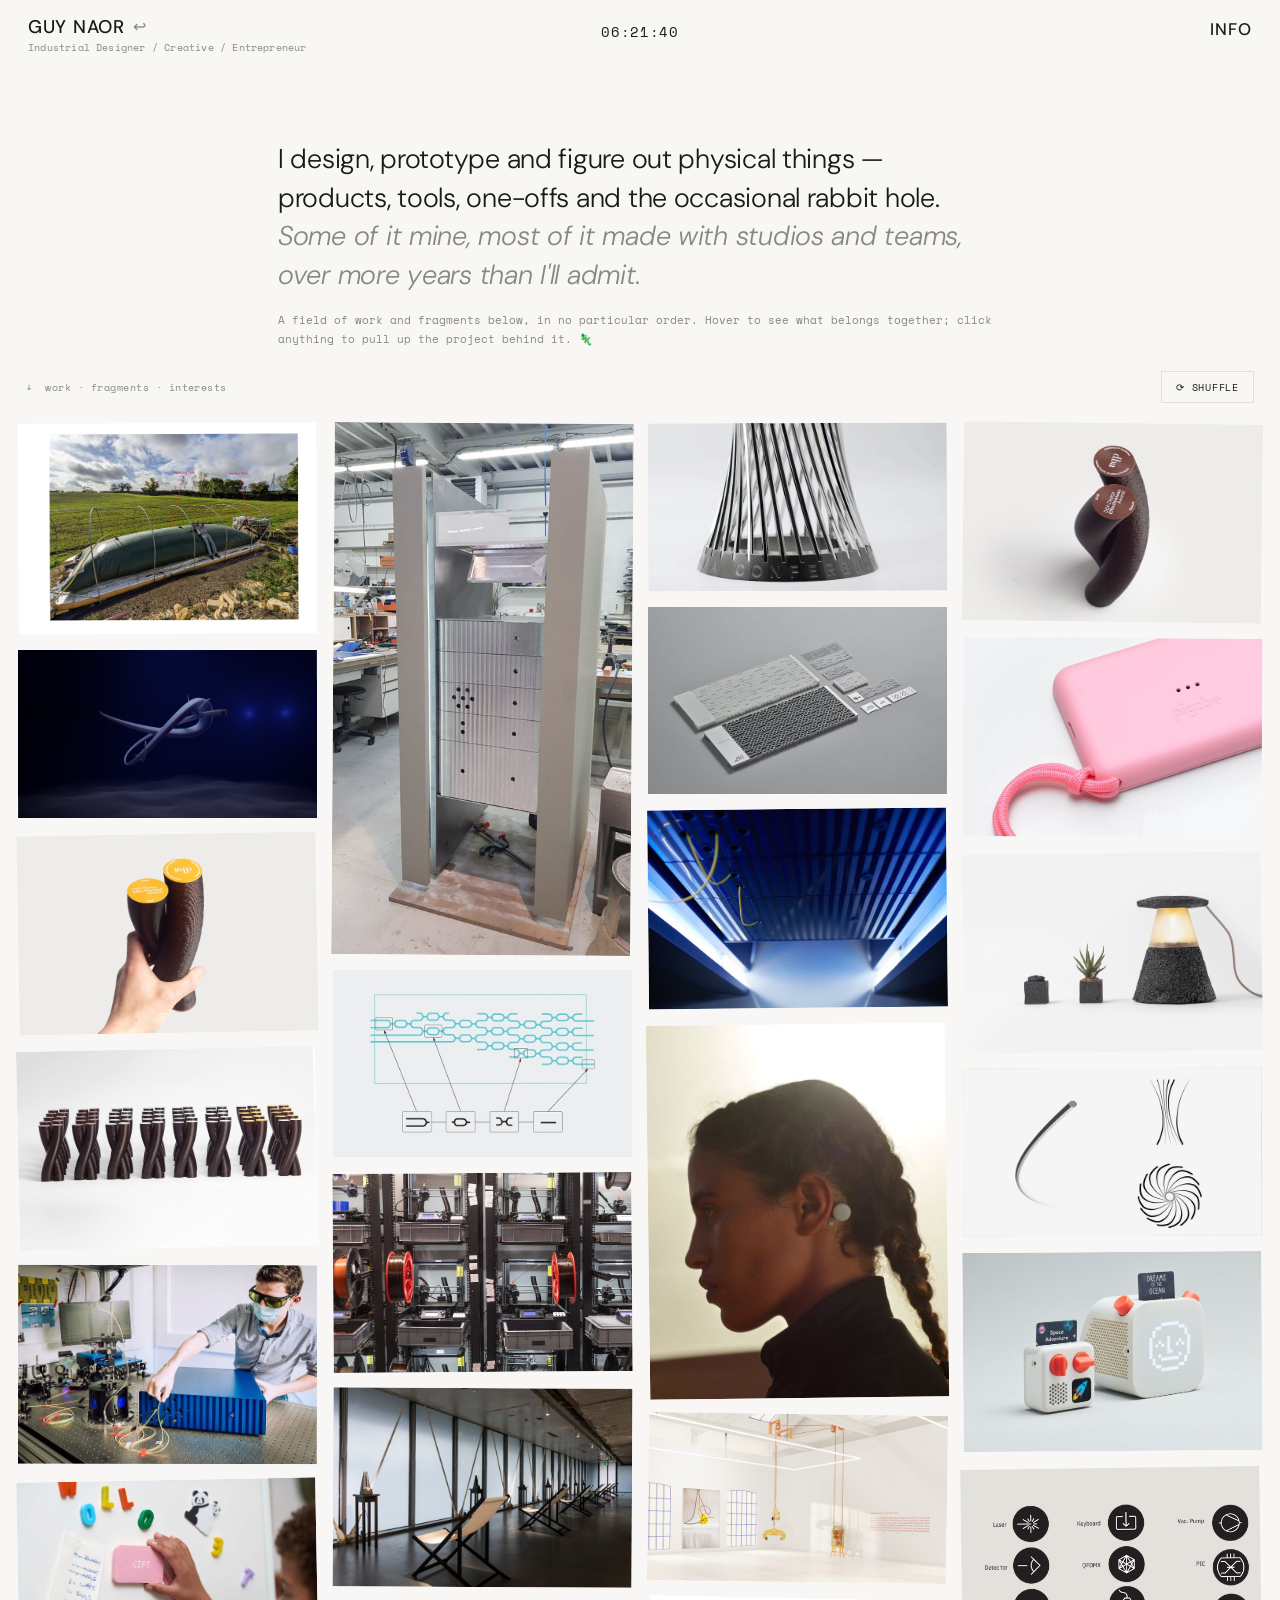
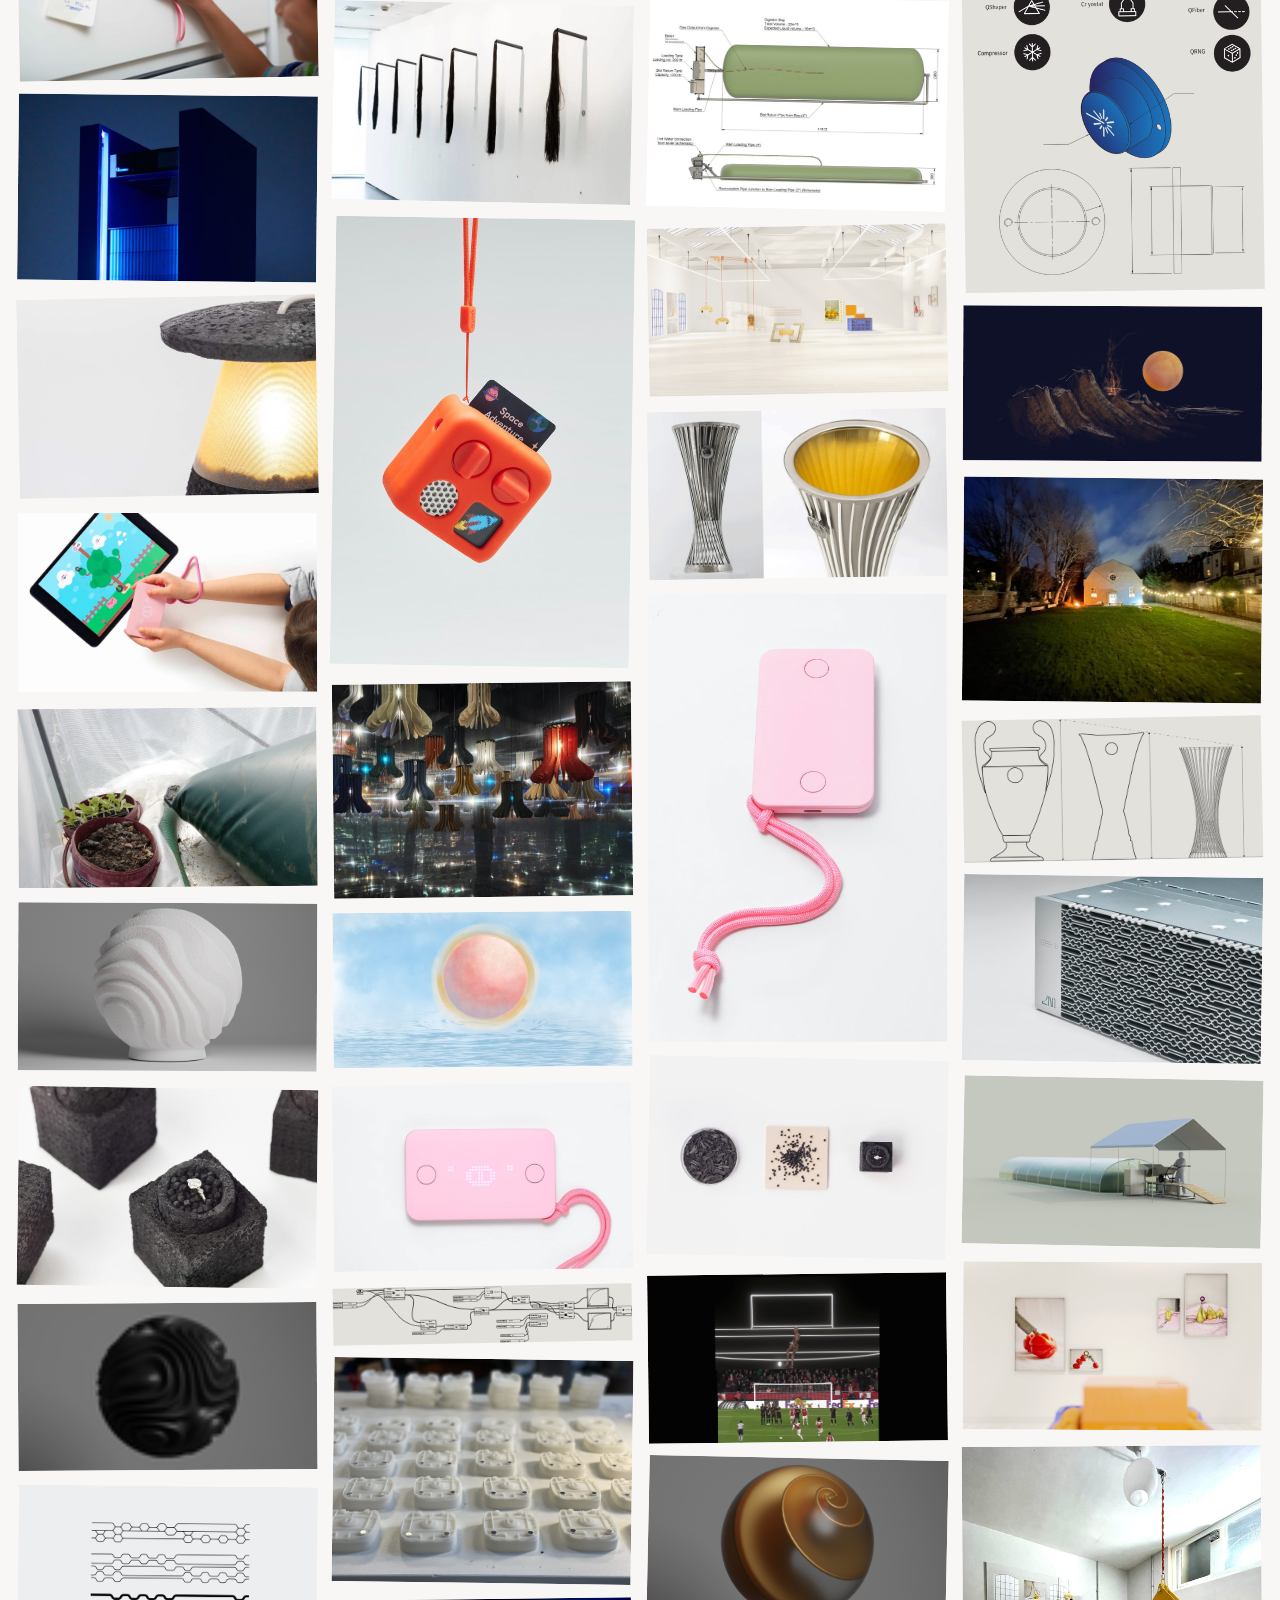
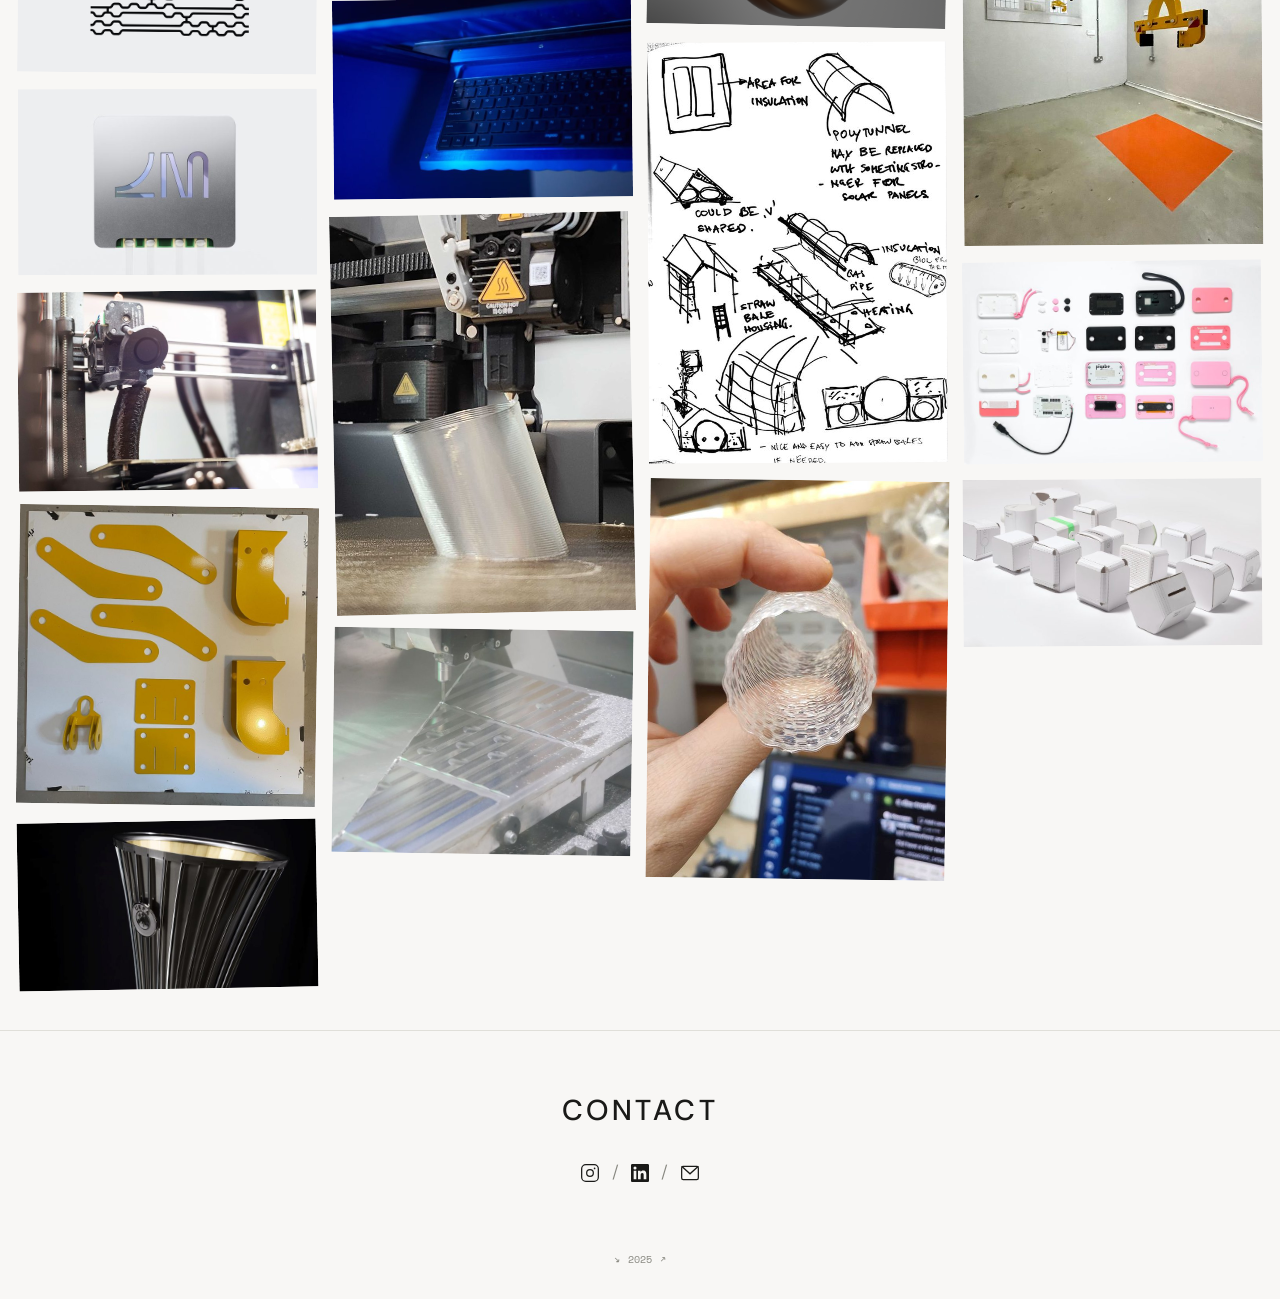
==== commit 00c5c9da: "Cache-bust css/js/data with ?v=2 so returning visitors get fresh assets The old grid site shipped st" ====
--- a/index.html
+++ b/index.html
@@ -13,7 +13,7 @@
   <link rel="preconnect" href="https://fonts.googleapis.com">
   <link rel="preconnect" href="https://fonts.gstatic.com" crossorigin>
   <link href="https://fonts.googleapis.com/css2?family=Space+Mono:ital,wght@0,400;0,700;1,400&family=DM+Sans:ital,opsz,wght@0,9..40,300;0,9..40,400;0,9..40,500;1,9..40,300&display=swap" rel="stylesheet">
-  <link rel="stylesheet" href="style.css">
+  <link rel="stylesheet" href="style.css?v=2">
 </head>
 <body>
 
@@ -68,7 +68,7 @@
   <!-- PROJECT VIEWER (overlay; opened via #slug in the URL) -->
   <div id="viewer" aria-hidden="true"></div>
 
-  <script src="data.js"></script>
-  <script src="script.js"></script>
+  <script src="data.js?v=2"></script>
+  <script src="script.js?v=2"></script>
 </body>
 </html>
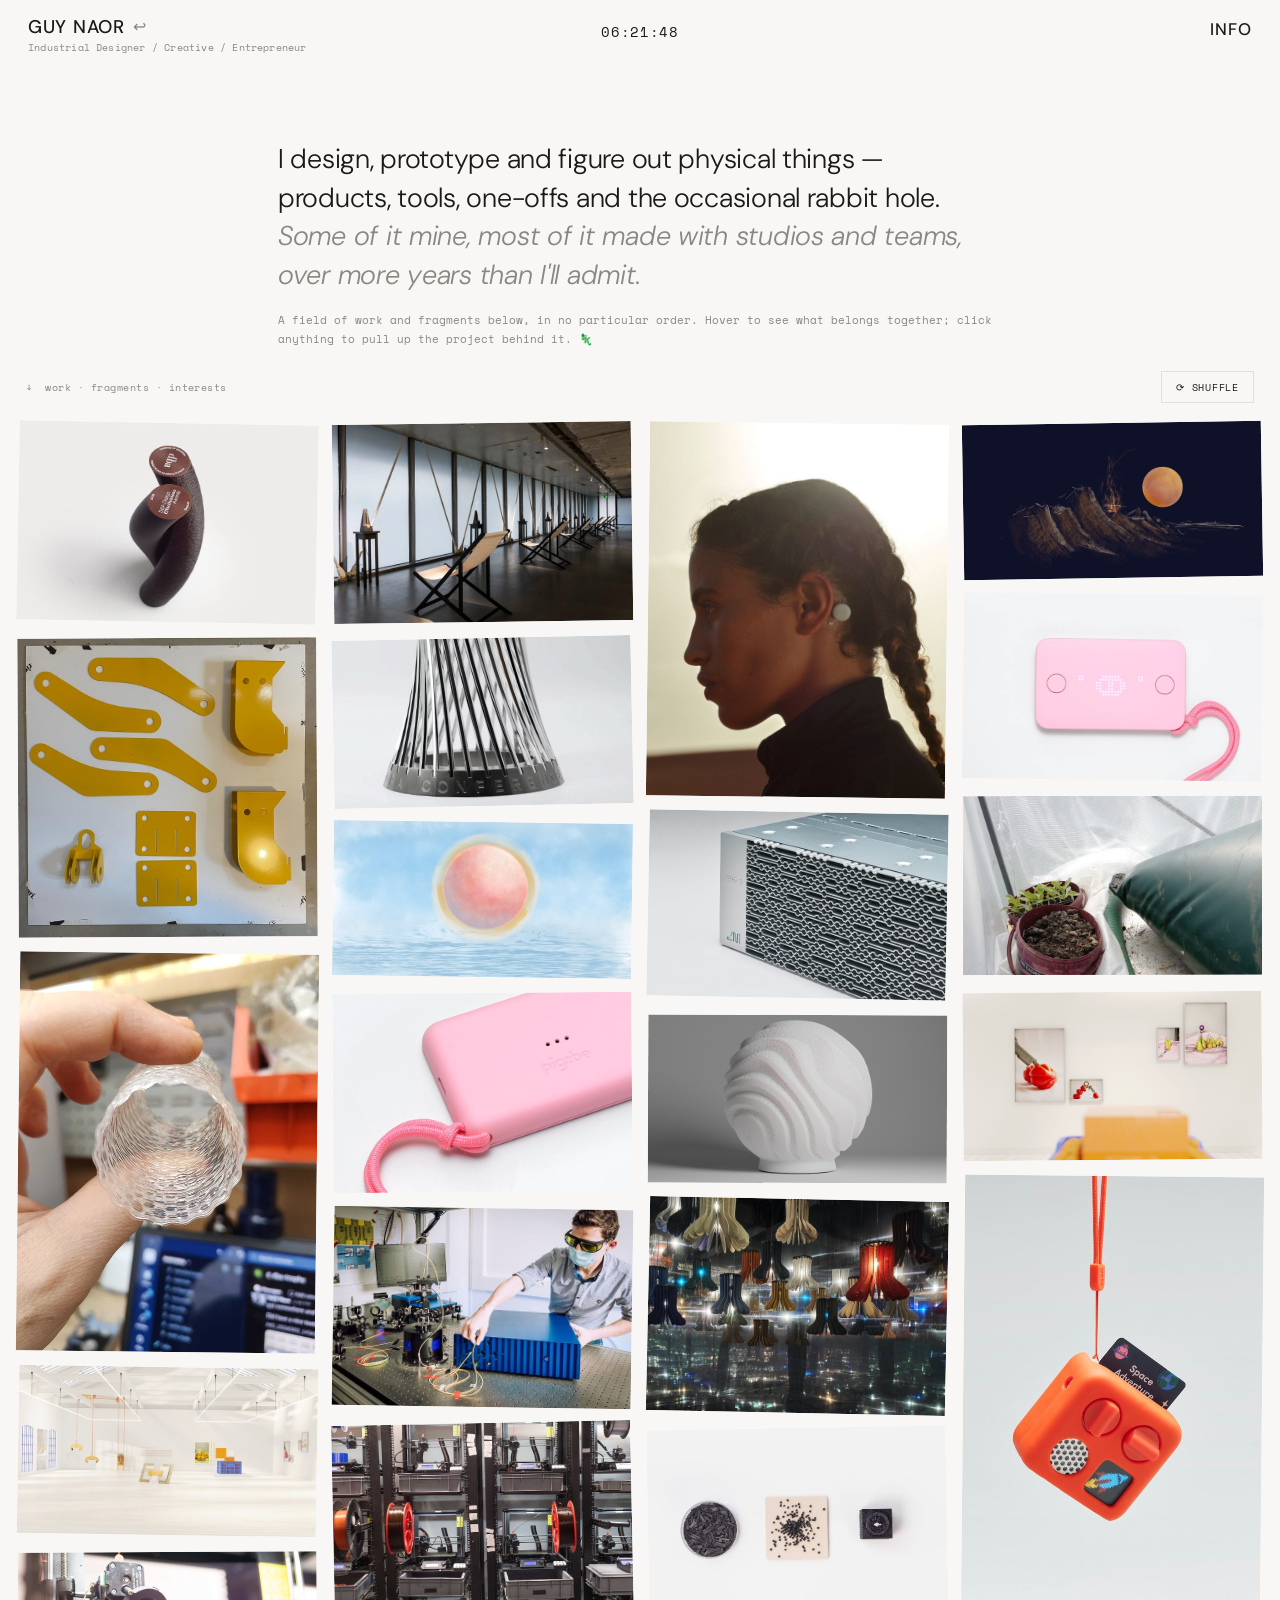
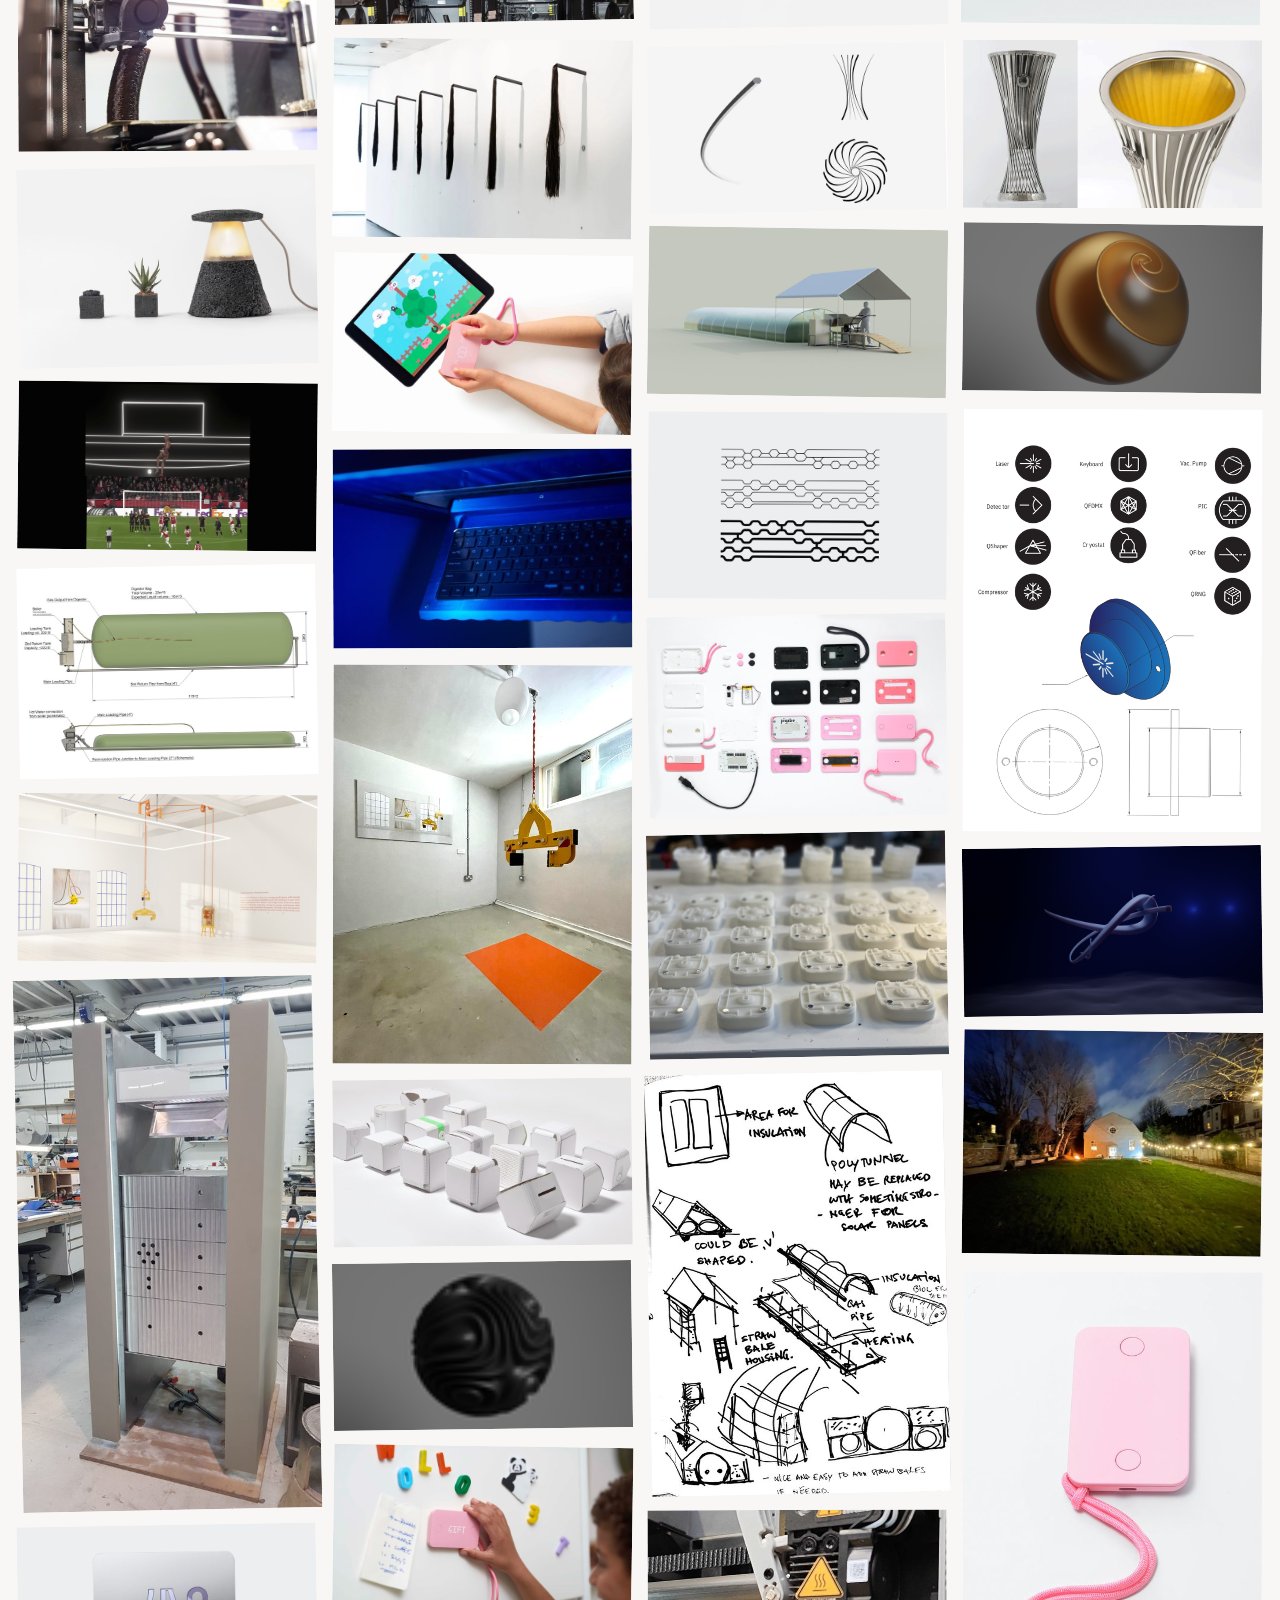
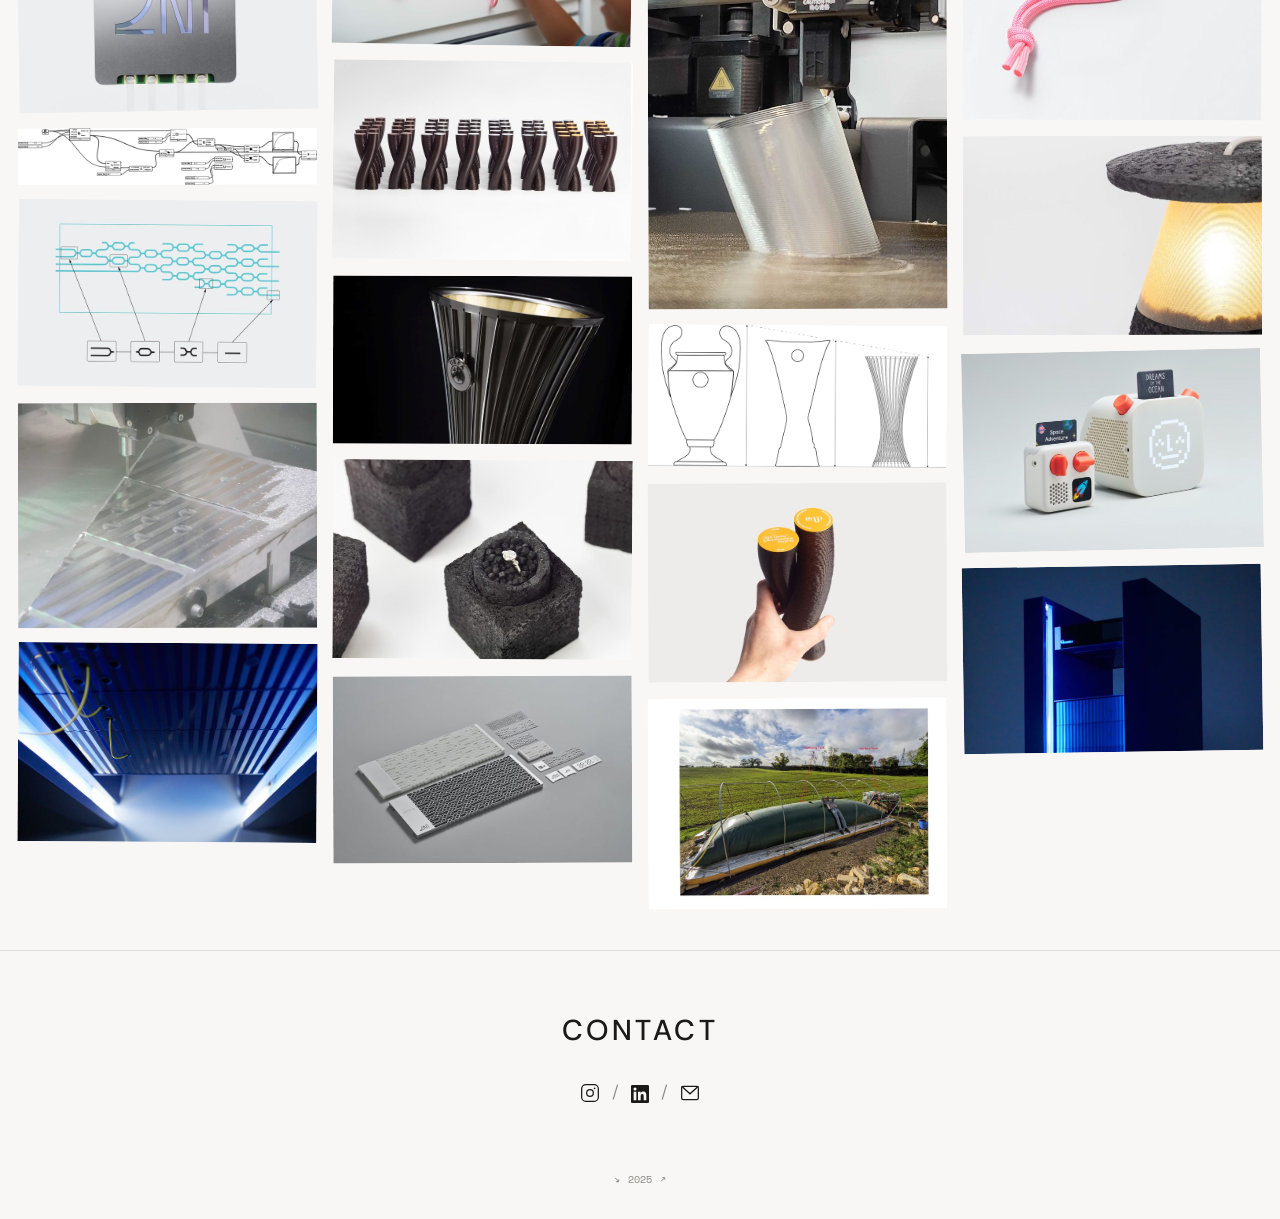
==== commit 11fb74ac: "Fine-tune: white tiles for transparent PNGs, screen-fixed hover label, hover-intent delay 1. Transpa" ====
--- a/index.html
+++ b/index.html
@@ -13,7 +13,7 @@
   <link rel="preconnect" href="https://fonts.googleapis.com">
   <link rel="preconnect" href="https://fonts.gstatic.com" crossorigin>
   <link href="https://fonts.googleapis.com/css2?family=Space+Mono:ital,wght@0,400;0,700;1,400&family=DM+Sans:ital,opsz,wght@0,9..40,300;0,9..40,400;0,9..40,500;1,9..40,300&display=swap" rel="stylesheet">
-  <link rel="stylesheet" href="style.css?v=2">
+  <link rel="stylesheet" href="style.css?v=3">
 </head>
 <body>
 
@@ -42,9 +42,6 @@
     <!-- Scatter field — populated from data.js by script.js -->
     <div class="field" id="field"></div>
 
-    <!-- Hover context label (desktop) -->
-    <div id="hoverlabel" aria-hidden="true"></div>
-
     <section class="contact-section">
       <h2>Contact</h2>
       <div class="contact-links">
@@ -65,10 +62,13 @@
     <footer class="site-footer"><span>↘</span><span>2025</span><span>↗</span></footer>
   </div>
 
+  <!-- Hover context label (desktop) — outside .page so it stays fixed to the screen -->
+  <div id="hoverlabel" aria-hidden="true"></div>
+
   <!-- PROJECT VIEWER (overlay; opened via #slug in the URL) -->
   <div id="viewer" aria-hidden="true"></div>
 
-  <script src="data.js?v=2"></script>
-  <script src="script.js?v=2"></script>
+  <script src="data.js?v=3"></script>
+  <script src="script.js?v=3"></script>
 </body>
 </html>
--- a/style.css
+++ b/style.css
@@ -207,3 +207,7 @@
 .viewer-case a:hover { opacity: 0.6; }
 .viewer-imgs figure { margin: 0; }
 .viewer-imgs figcaption { font-family: var(--mono); font-size: 0.6rem; color: var(--muted); padding-top: 8px; letter-spacing: 0.03em; line-height: 1.5; }
+
+/* transparent PNGs (graphics) sit on white so they read on any theme */
+.tile.alpha, .tile img.alpha { background: #fff; }
+.viewer-imgs img.alpha { background: #fff; }
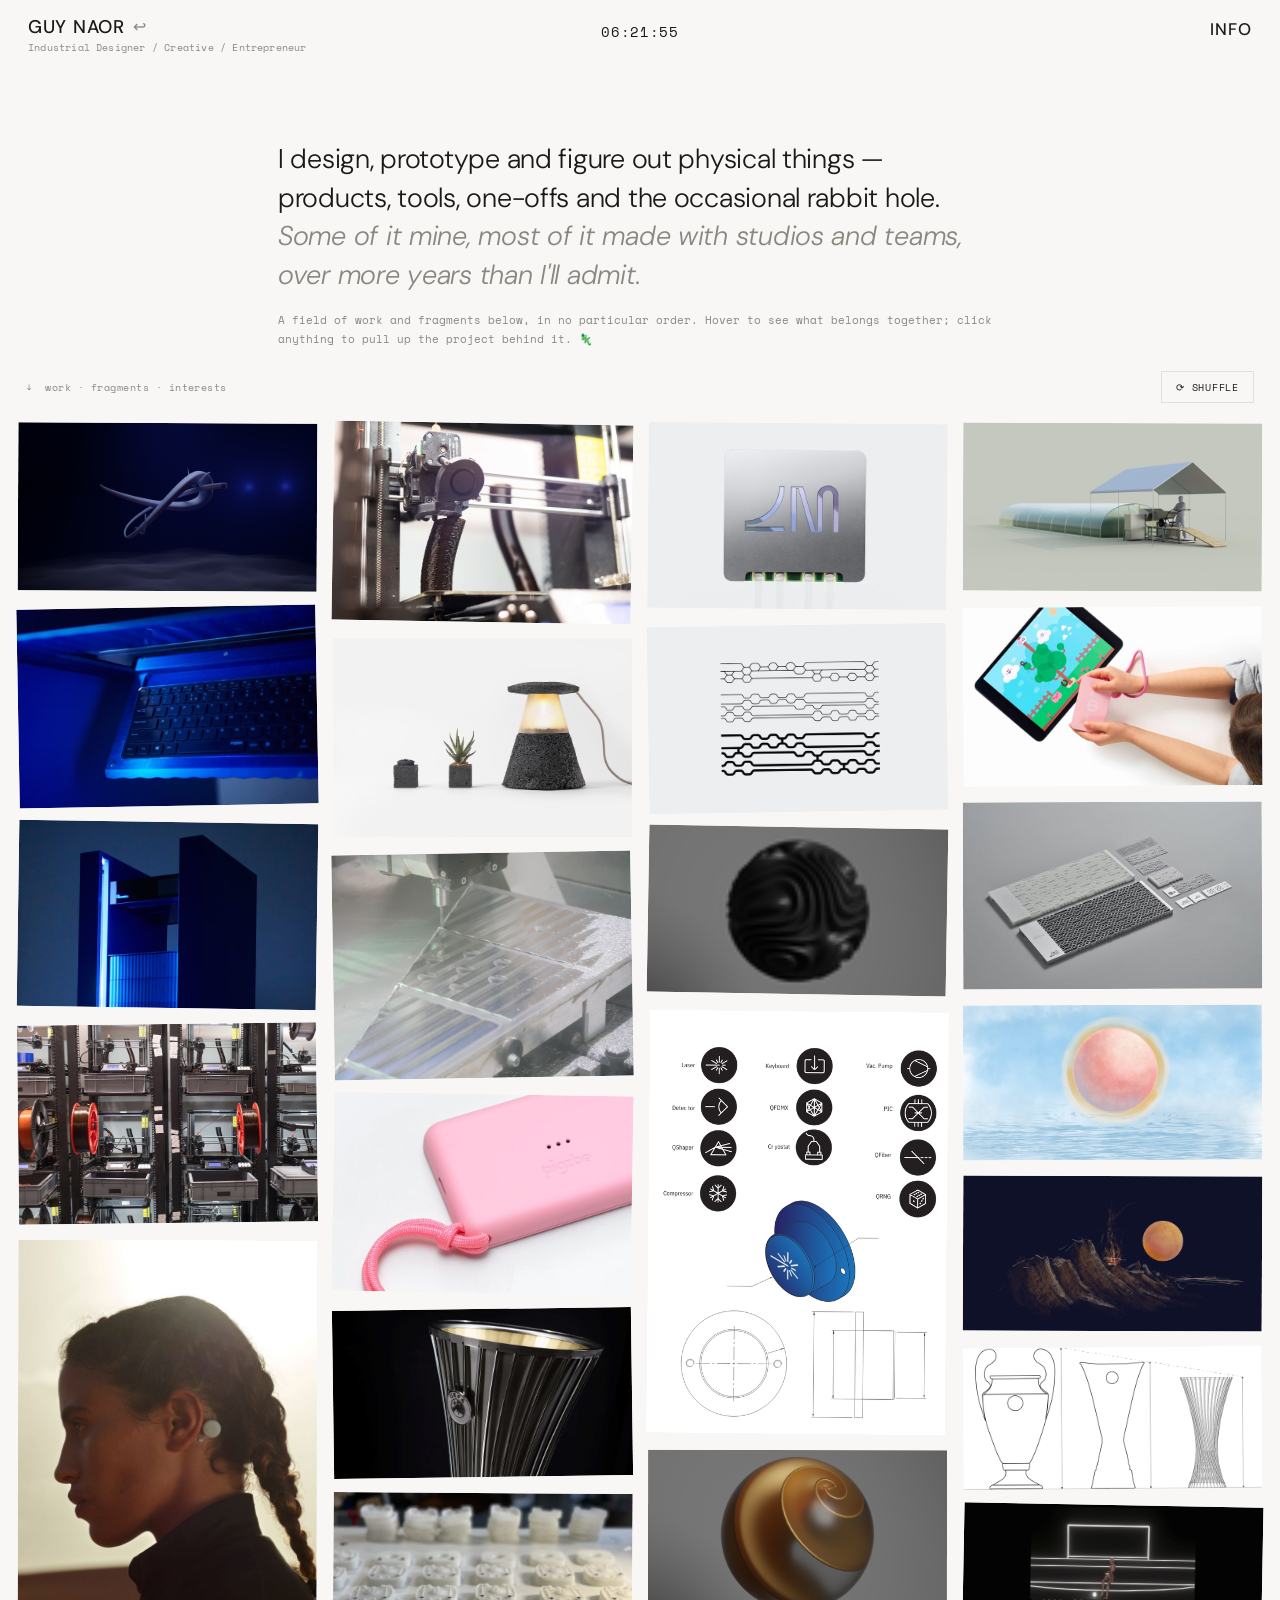
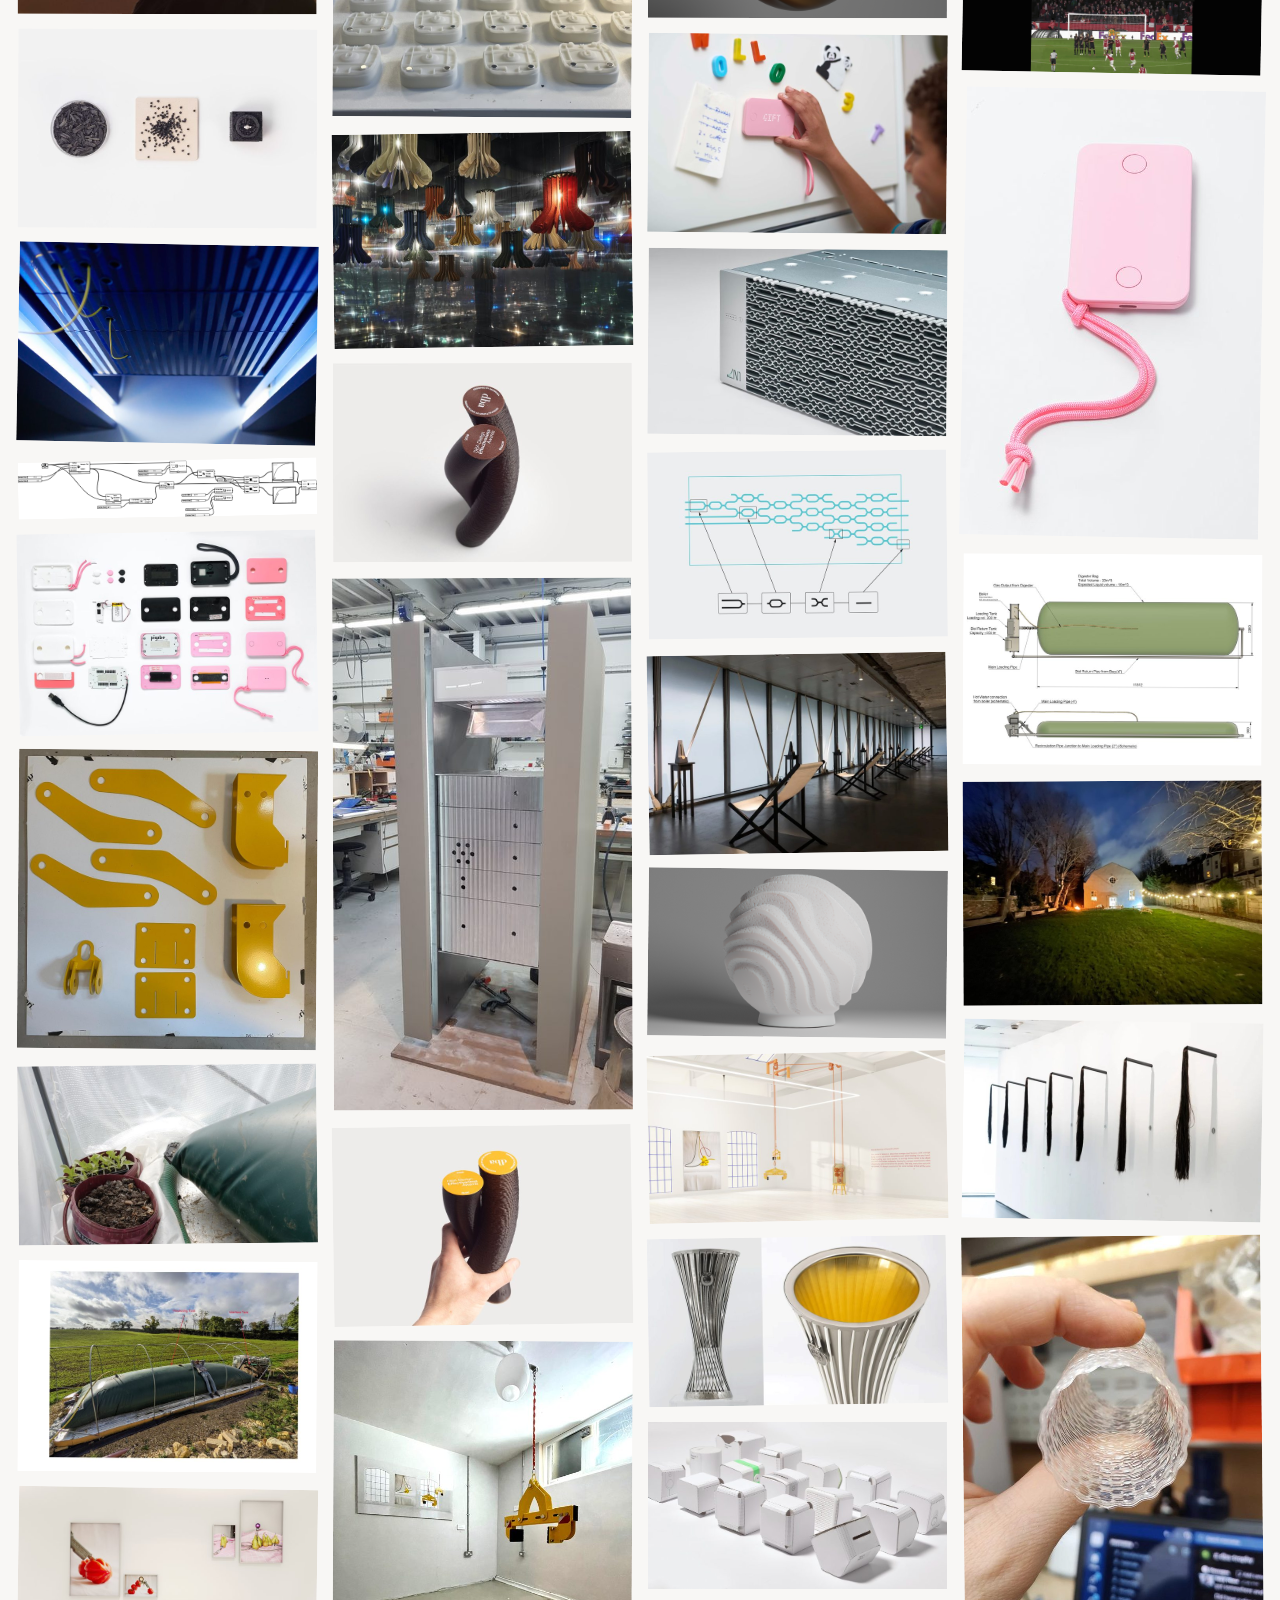
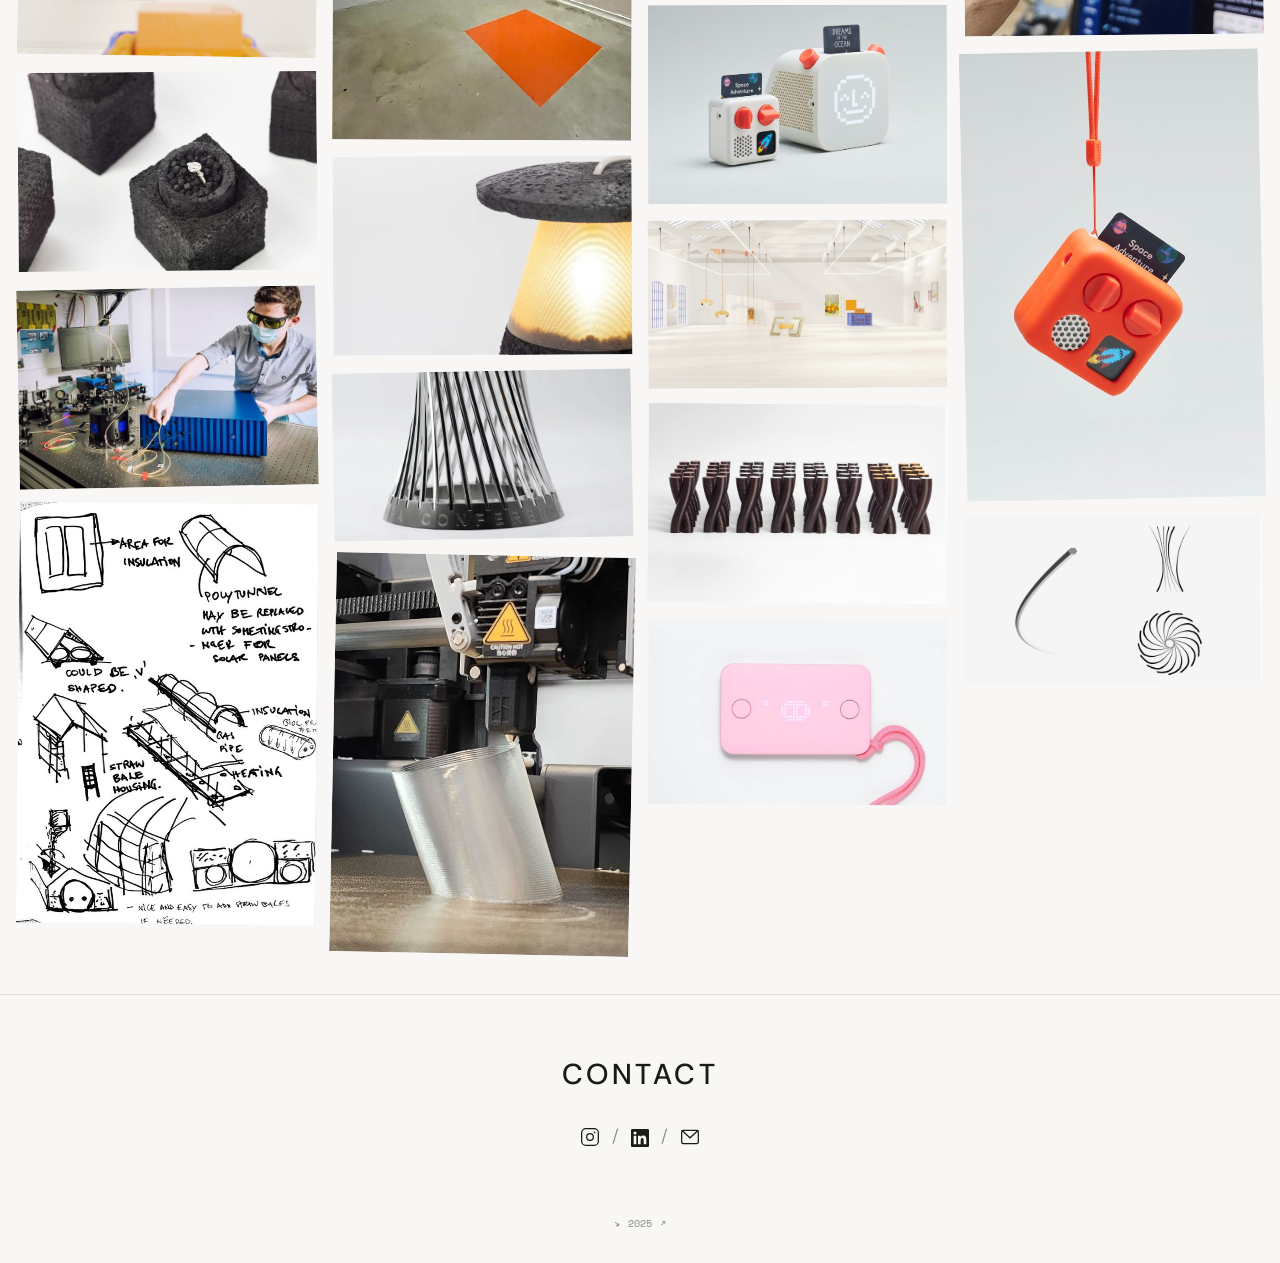
==== commit 7d872c1c: "Tune hover-intent delay 90ms -> 1s so it reads as pause-to-inspect 90ms felt like jitter while scrol" ====
--- a/index.html
+++ b/index.html
@@ -13,7 +13,7 @@
   <link rel="preconnect" href="https://fonts.googleapis.com">
   <link rel="preconnect" href="https://fonts.gstatic.com" crossorigin>
   <link href="https://fonts.googleapis.com/css2?family=Space+Mono:ital,wght@0,400;0,700;1,400&family=DM+Sans:ital,opsz,wght@0,9..40,300;0,9..40,400;0,9..40,500;1,9..40,300&display=swap" rel="stylesheet">
-  <link rel="stylesheet" href="style.css?v=3">
+  <link rel="stylesheet" href="style.css?v=4">
 </head>
 <body>
 
@@ -68,7 +68,7 @@
   <!-- PROJECT VIEWER (overlay; opened via #slug in the URL) -->
   <div id="viewer" aria-hidden="true"></div>
 
-  <script src="data.js?v=3"></script>
-  <script src="script.js?v=3"></script>
+  <script src="data.js?v=4"></script>
+  <script src="script.js?v=4"></script>
 </body>
 </html>
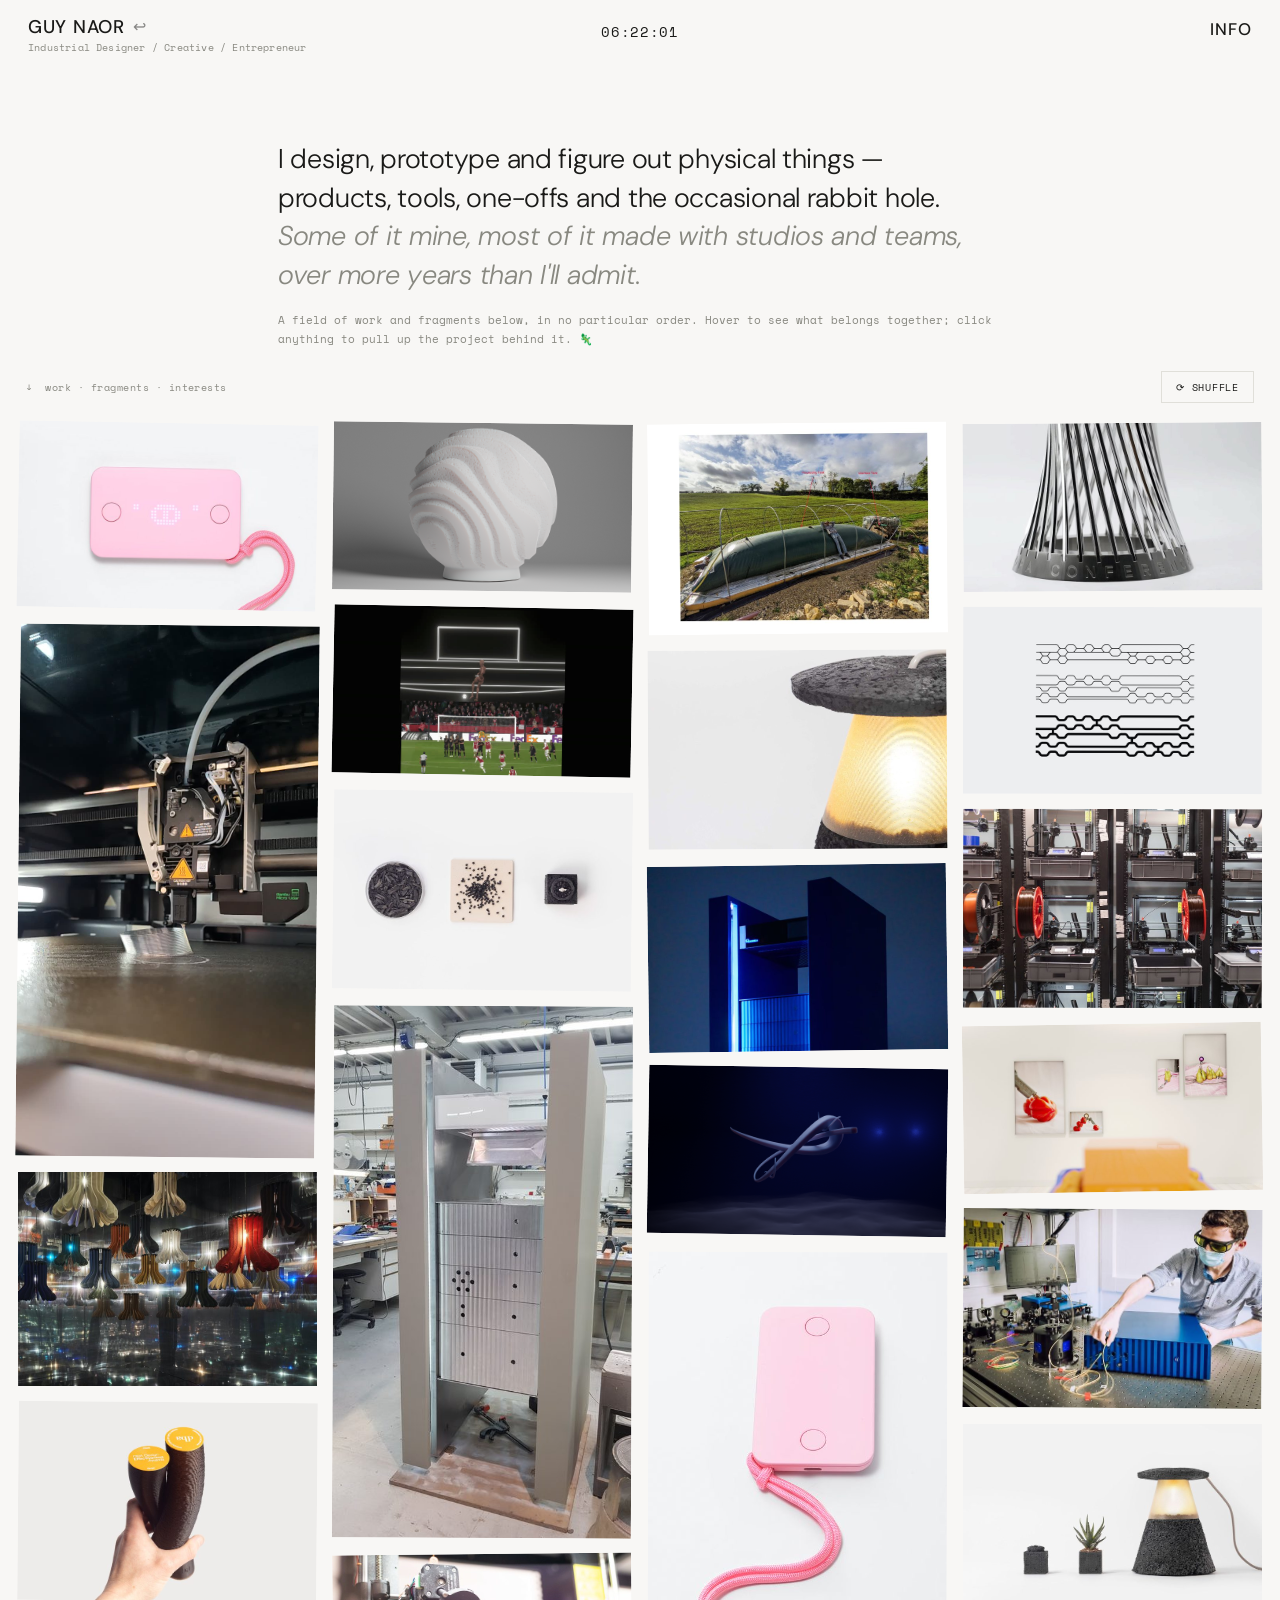
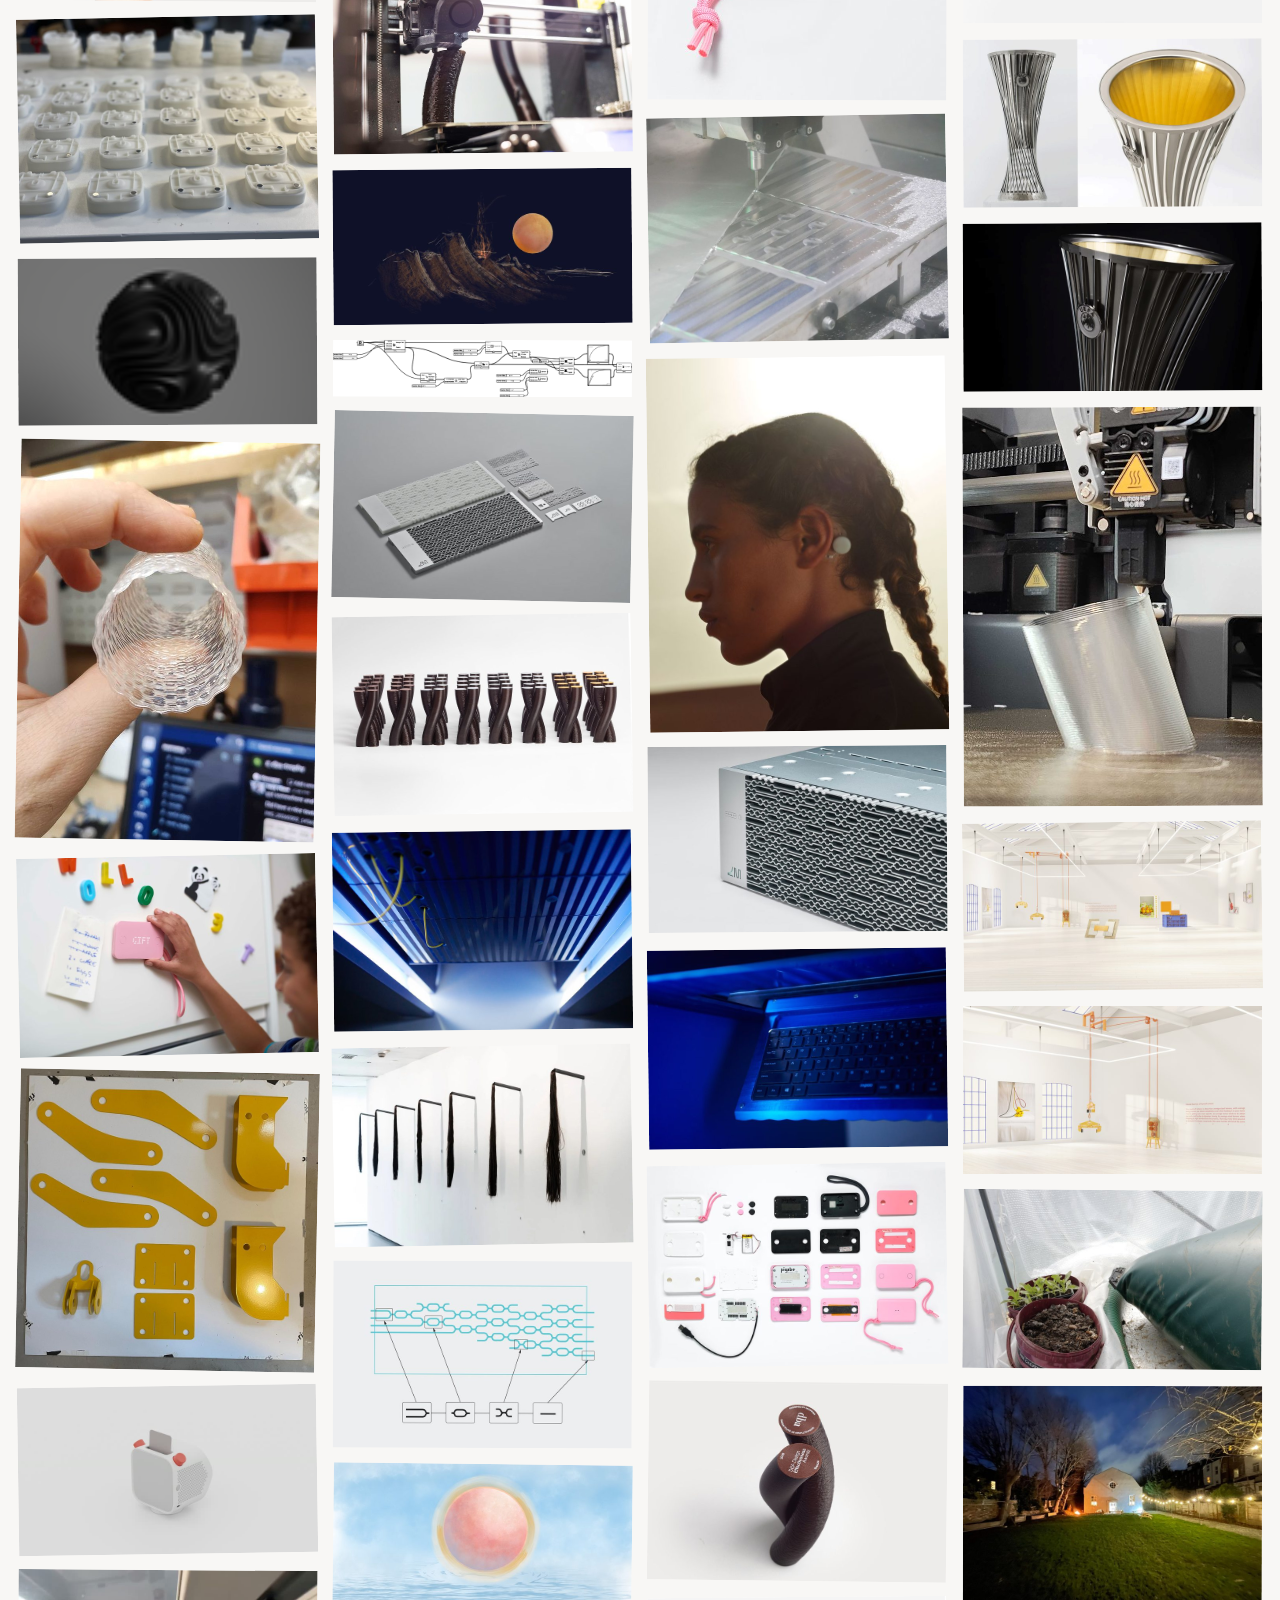
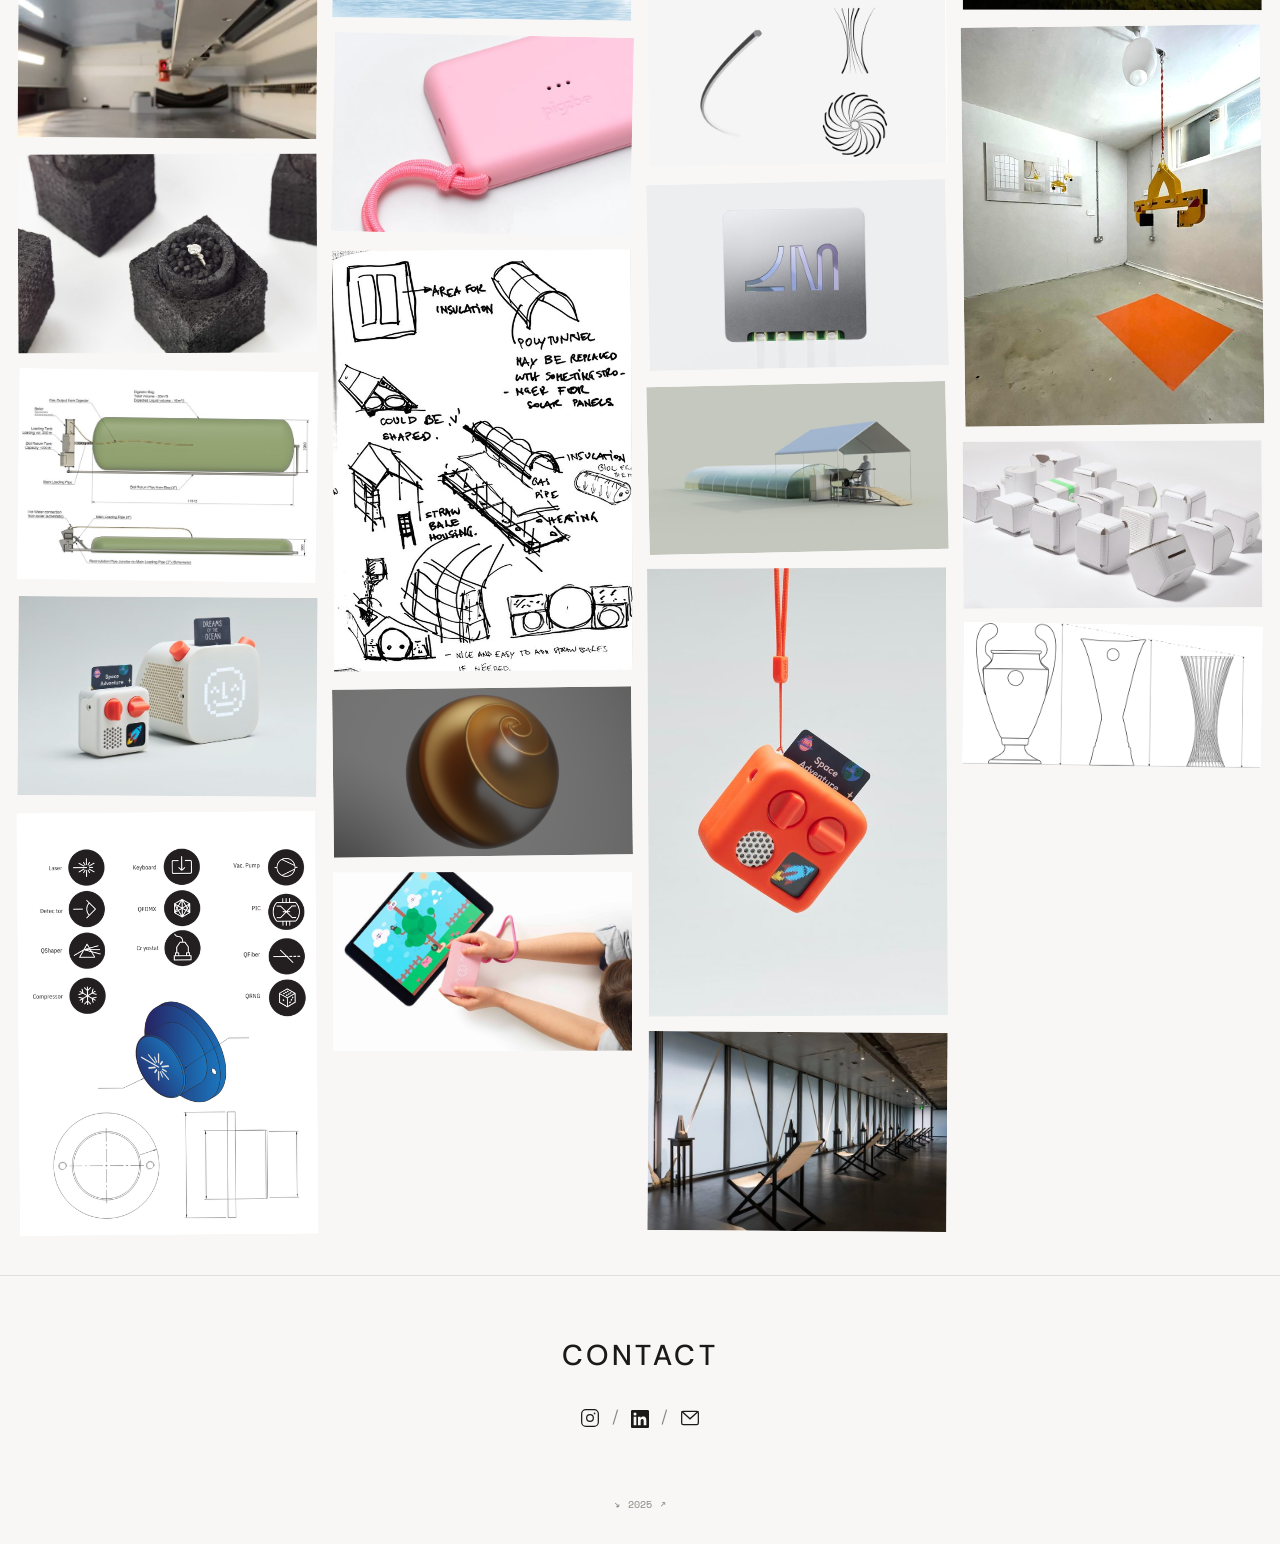
==== commit 7e210f62: "Videos + animated gif: transcode to looping mp4, autoplay in scatter/viewer - optimize.py now transc" ====
--- a/index.html
+++ b/index.html
@@ -13,7 +13,7 @@
   <link rel="preconnect" href="https://fonts.googleapis.com">
   <link rel="preconnect" href="https://fonts.gstatic.com" crossorigin>
   <link href="https://fonts.googleapis.com/css2?family=Space+Mono:ital,wght@0,400;0,700;1,400&family=DM+Sans:ital,opsz,wght@0,9..40,300;0,9..40,400;0,9..40,500;1,9..40,300&display=swap" rel="stylesheet">
-  <link rel="stylesheet" href="style.css?v=4">
+  <link rel="stylesheet" href="style.css?v=5">
 </head>
 <body>
 
@@ -68,7 +68,7 @@
   <!-- PROJECT VIEWER (overlay; opened via #slug in the URL) -->
   <div id="viewer" aria-hidden="true"></div>
 
-  <script src="data.js?v=4"></script>
-  <script src="script.js?v=4"></script>
+  <script src="data.js?v=5"></script>
+  <script src="script.js?v=5"></script>
 </body>
 </html>
--- a/style.css
+++ b/style.css
@@ -211,3 +211,8 @@
 /* transparent PNGs (graphics) sit on white so they read on any theme */
 .tile.alpha, .tile img.alpha { background: #fff; }
 .viewer-imgs img.alpha { background: #fff; }
+
+/* videos behave like image tiles (autoplay looped, muted) */
+.tile video { width: 100%; height: auto; display: block; object-fit: cover; transition: transform 0.6s cubic-bezier(0.25,0.46,0.45,0.94); }
+.tile:hover video { transform: scale(1.04); }
+.viewer-imgs video { width: 100%; height: auto; display: block; background: var(--thumb-bg); }
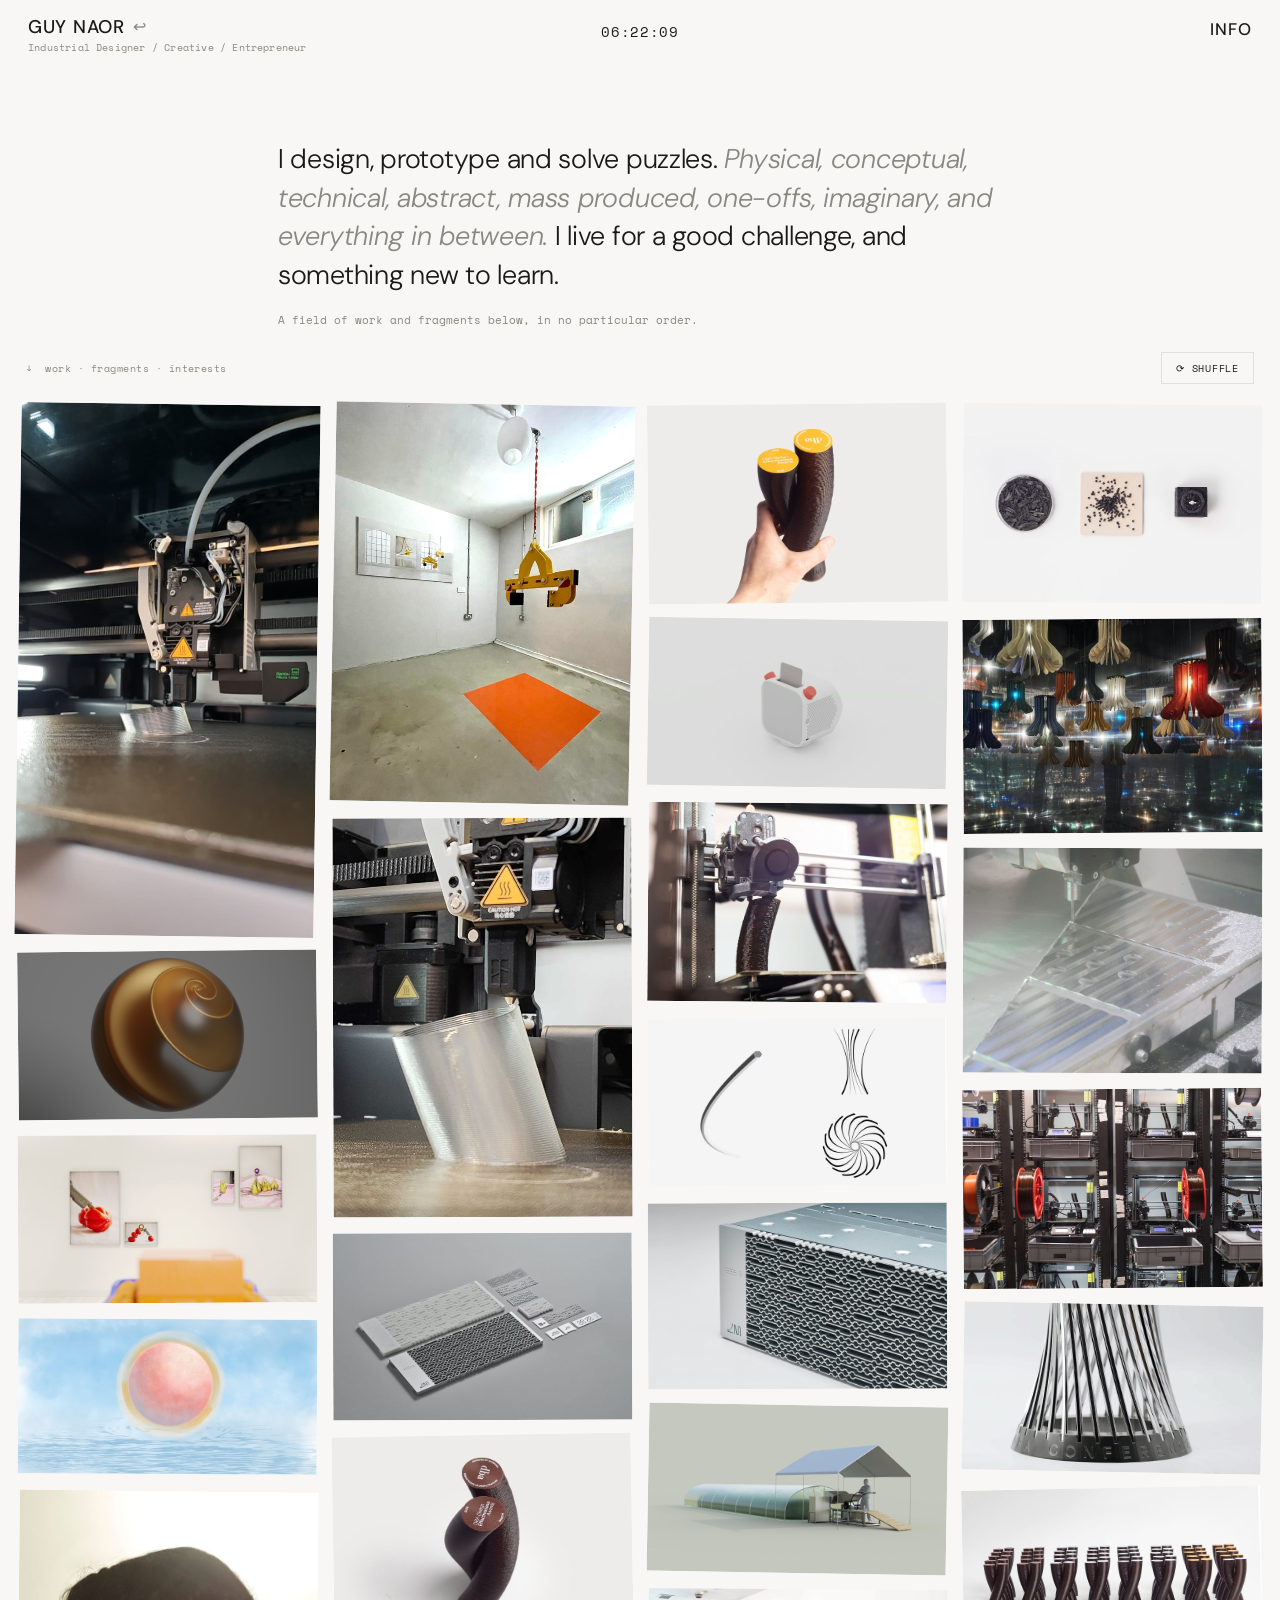
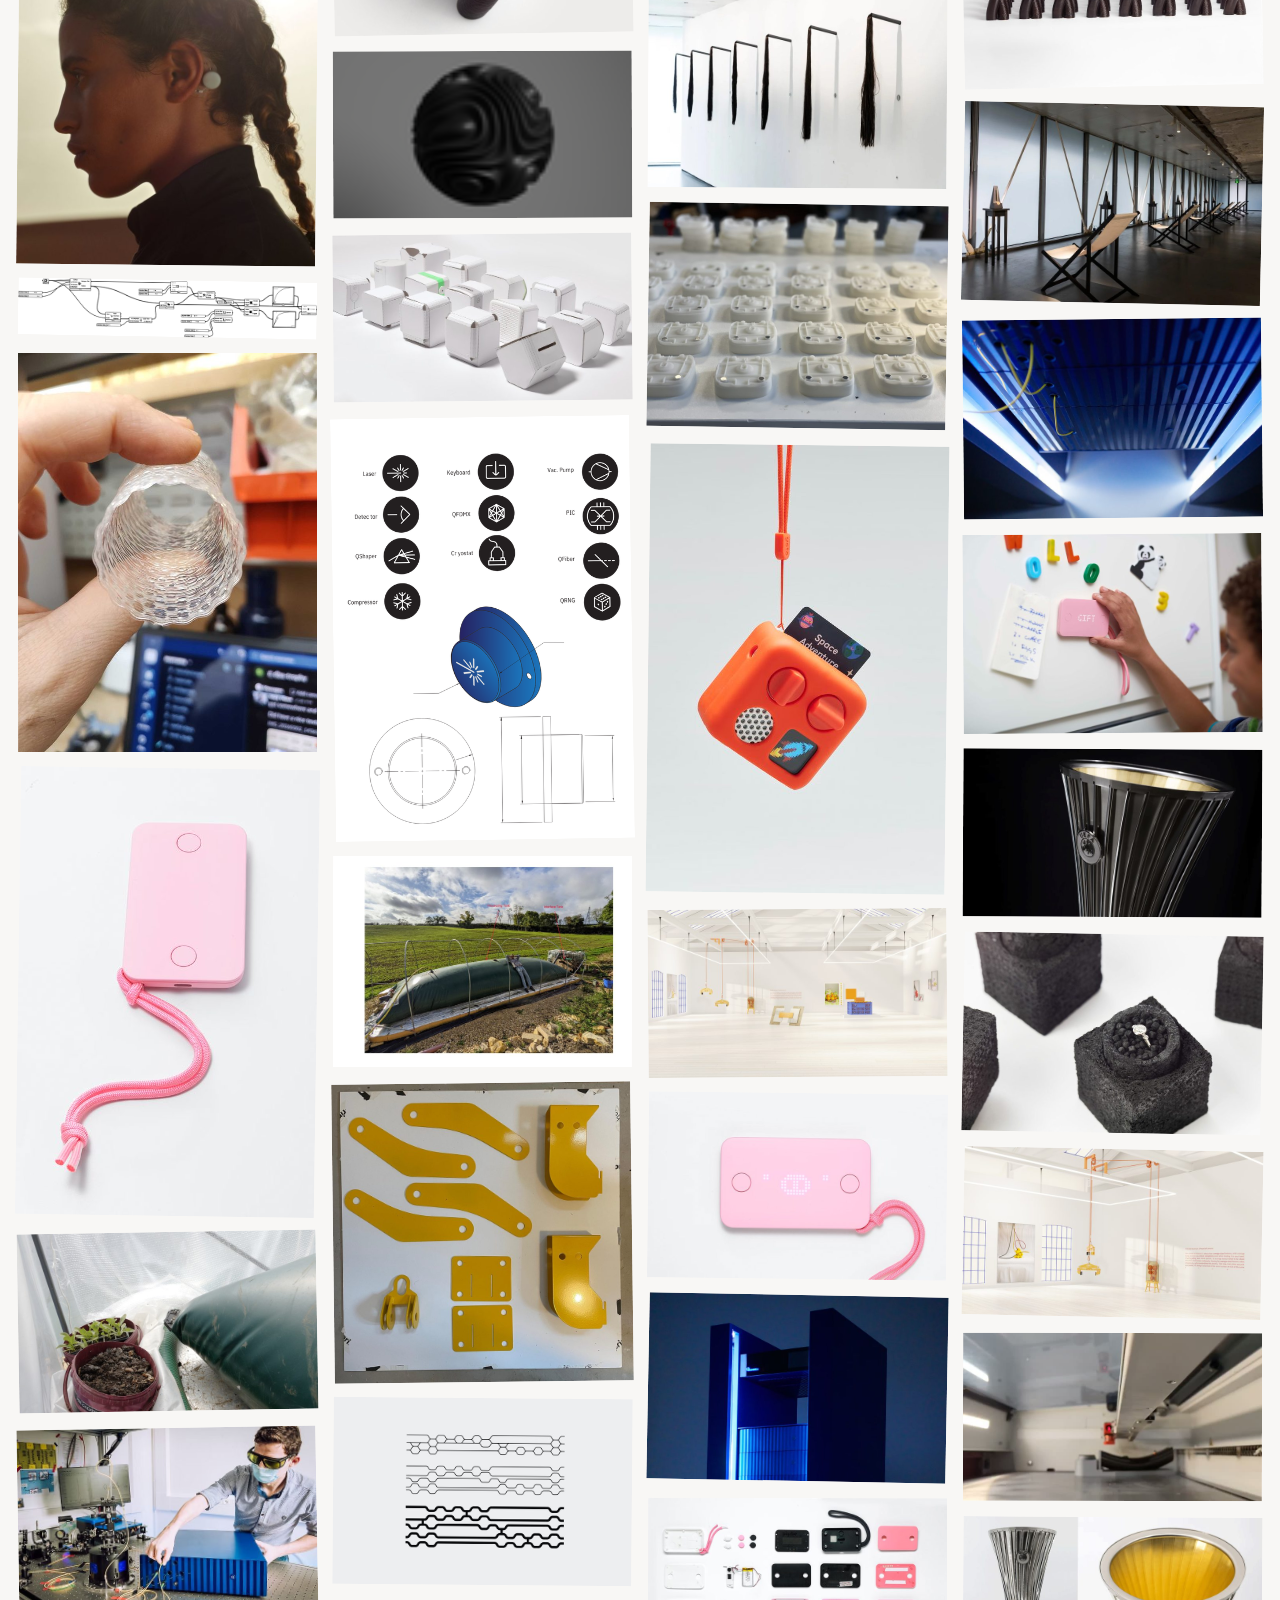
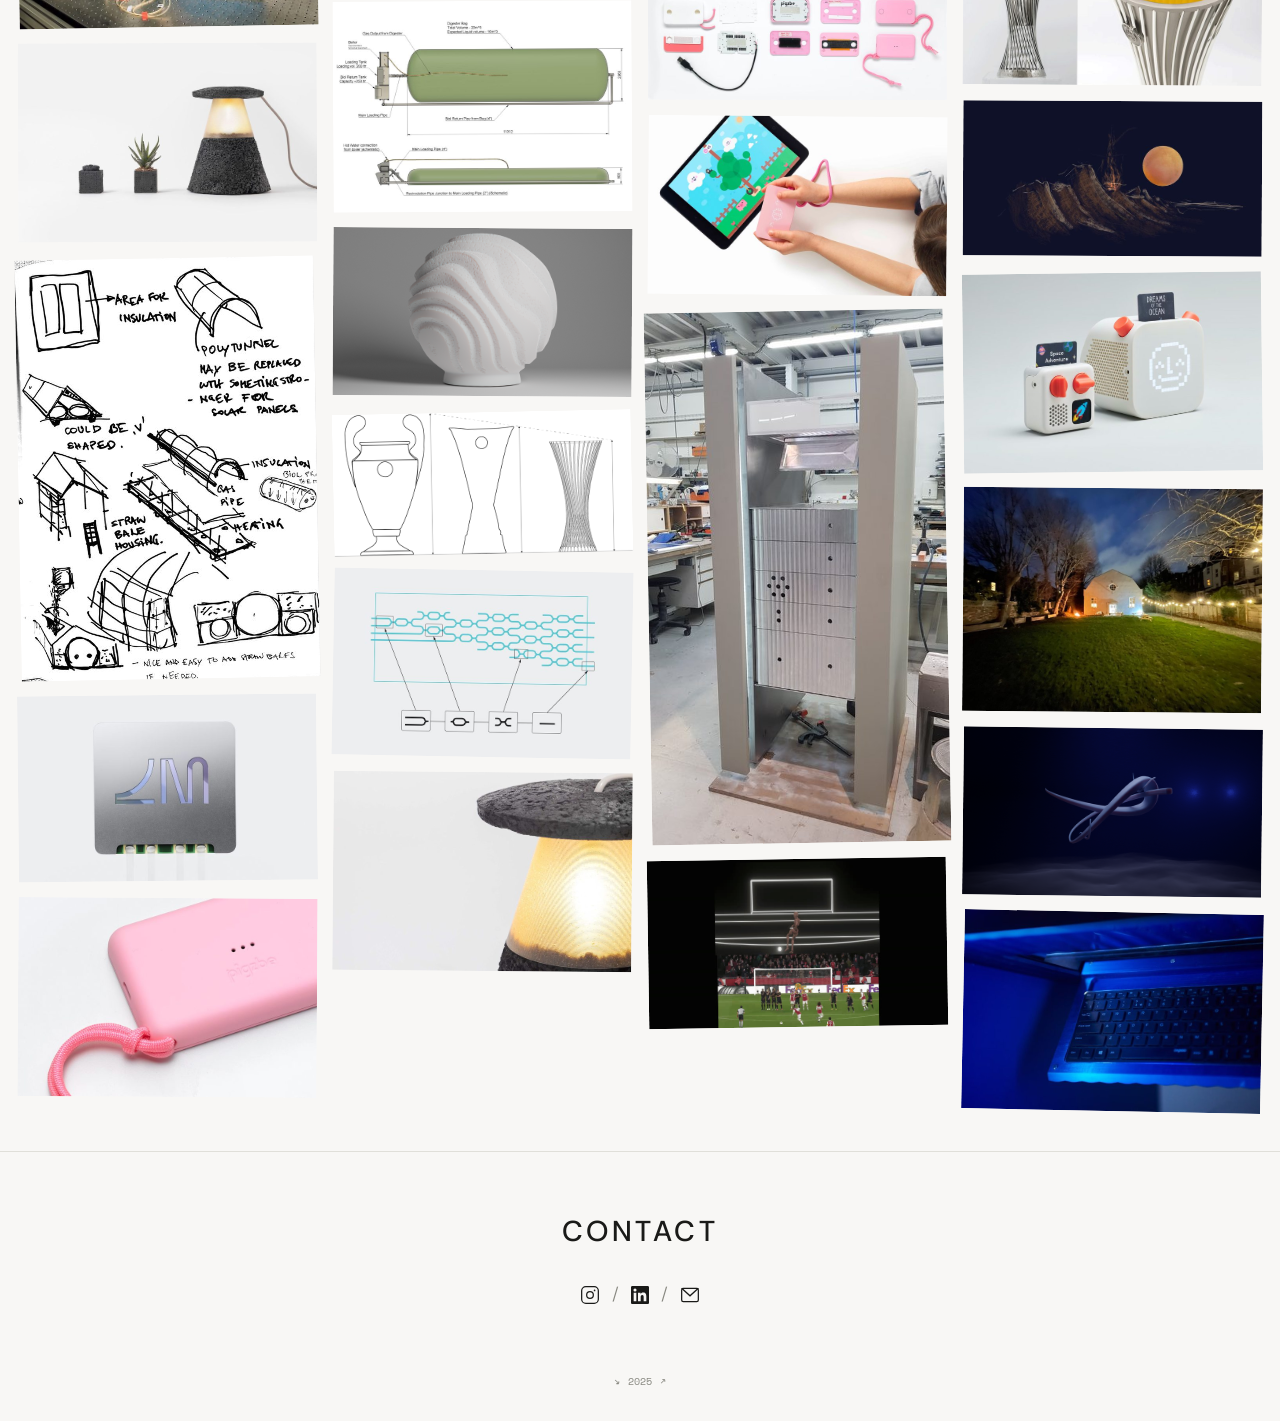
==== commit a65d0bcc: "Rewrite homepage intro; drop the hover/click instructions and emoji New lede ("...design, prototype " ====
--- a/index.html
+++ b/index.html
@@ -30,8 +30,8 @@
   <div class="page">
 
     <div class="intro">
-      <p class="lede">I design, prototype and figure out physical things — products, tools, one-offs and the occasional rabbit hole. <em>Some of it mine, most of it made with studios and teams, over more years than I'll admit.</em></p>
-      <p class="sub">A field of work and fragments below, in no particular order. Hover to see what belongs together; click anything to pull up the project behind it. 🦎</p>
+      <p class="lede">I design, prototype and solve puzzles. <em>Physical, conceptual, technical, abstract, mass produced, one-offs, imaginary, and everything in between.</em> I live for a good challenge, and something new to learn.</p>
+      <p class="sub">A field of work and fragments below, in no particular order.</p>
     </div>
 
     <div class="field-bar">
